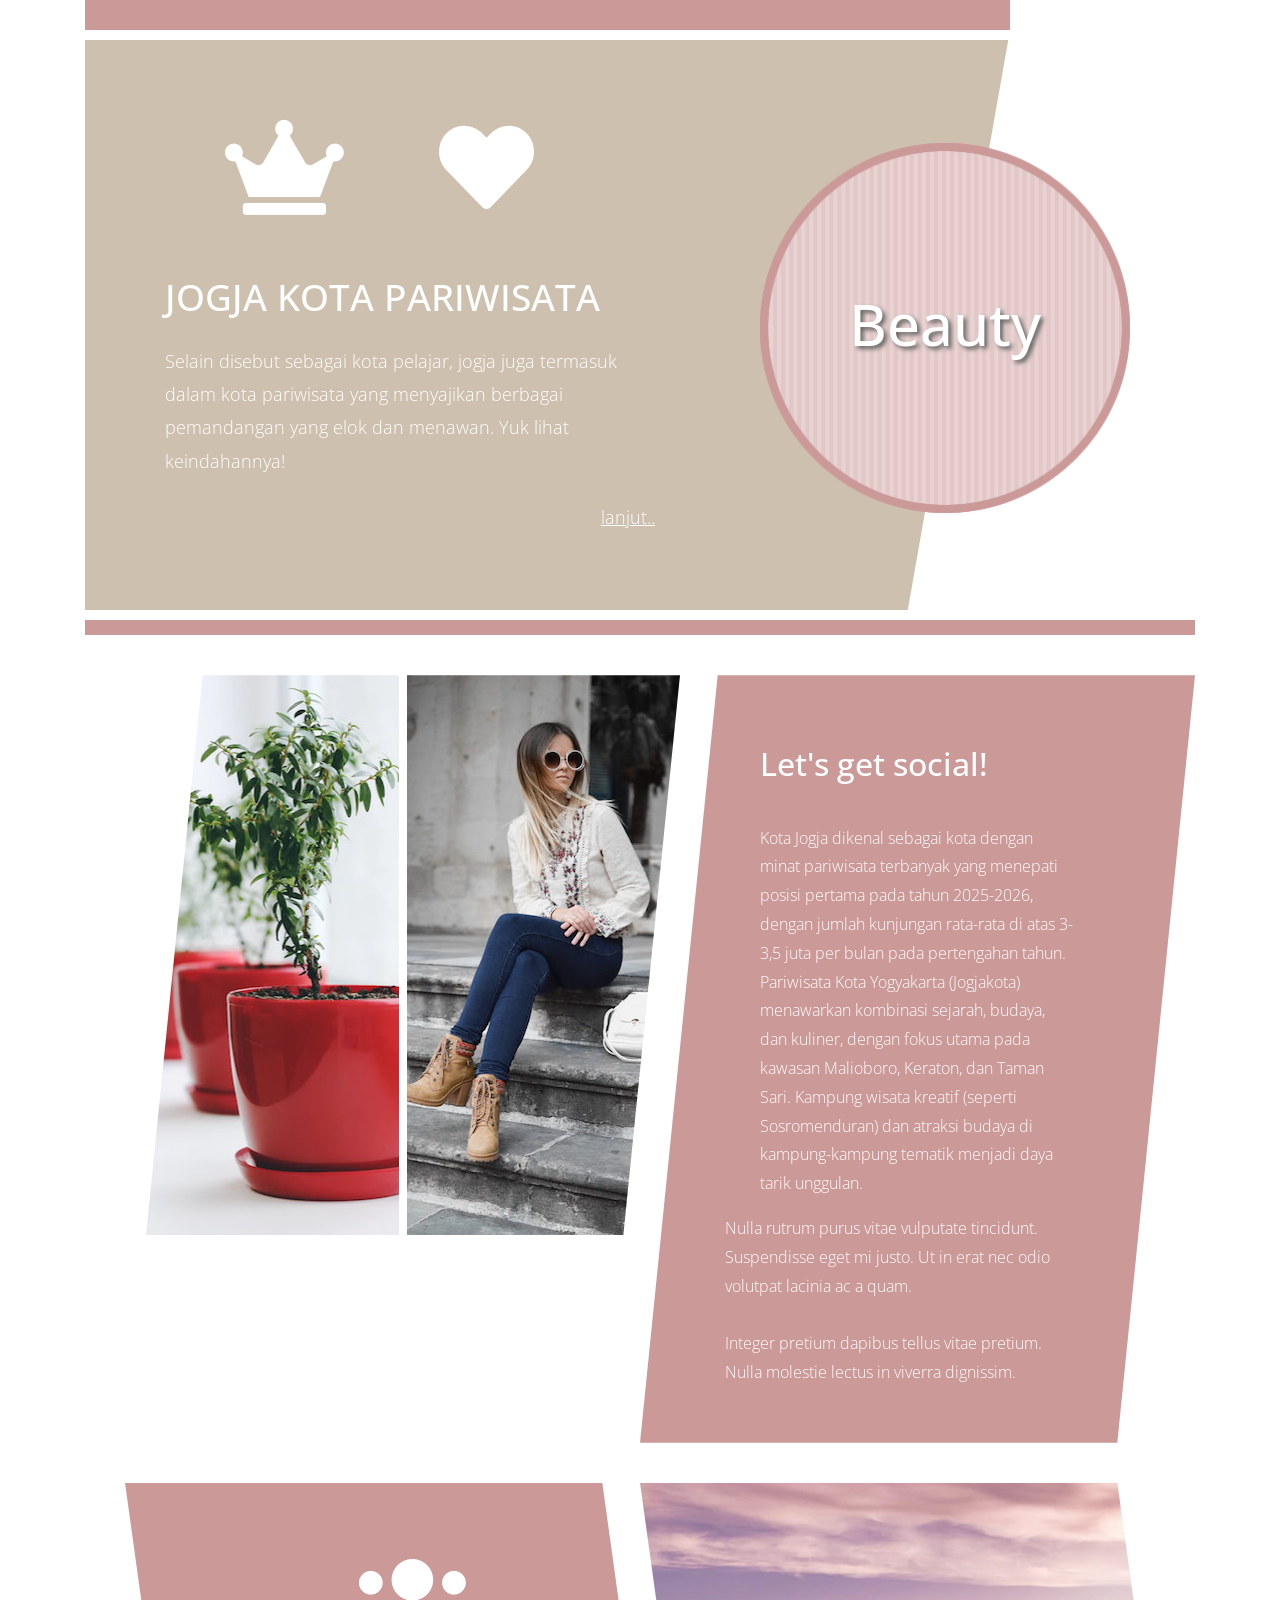
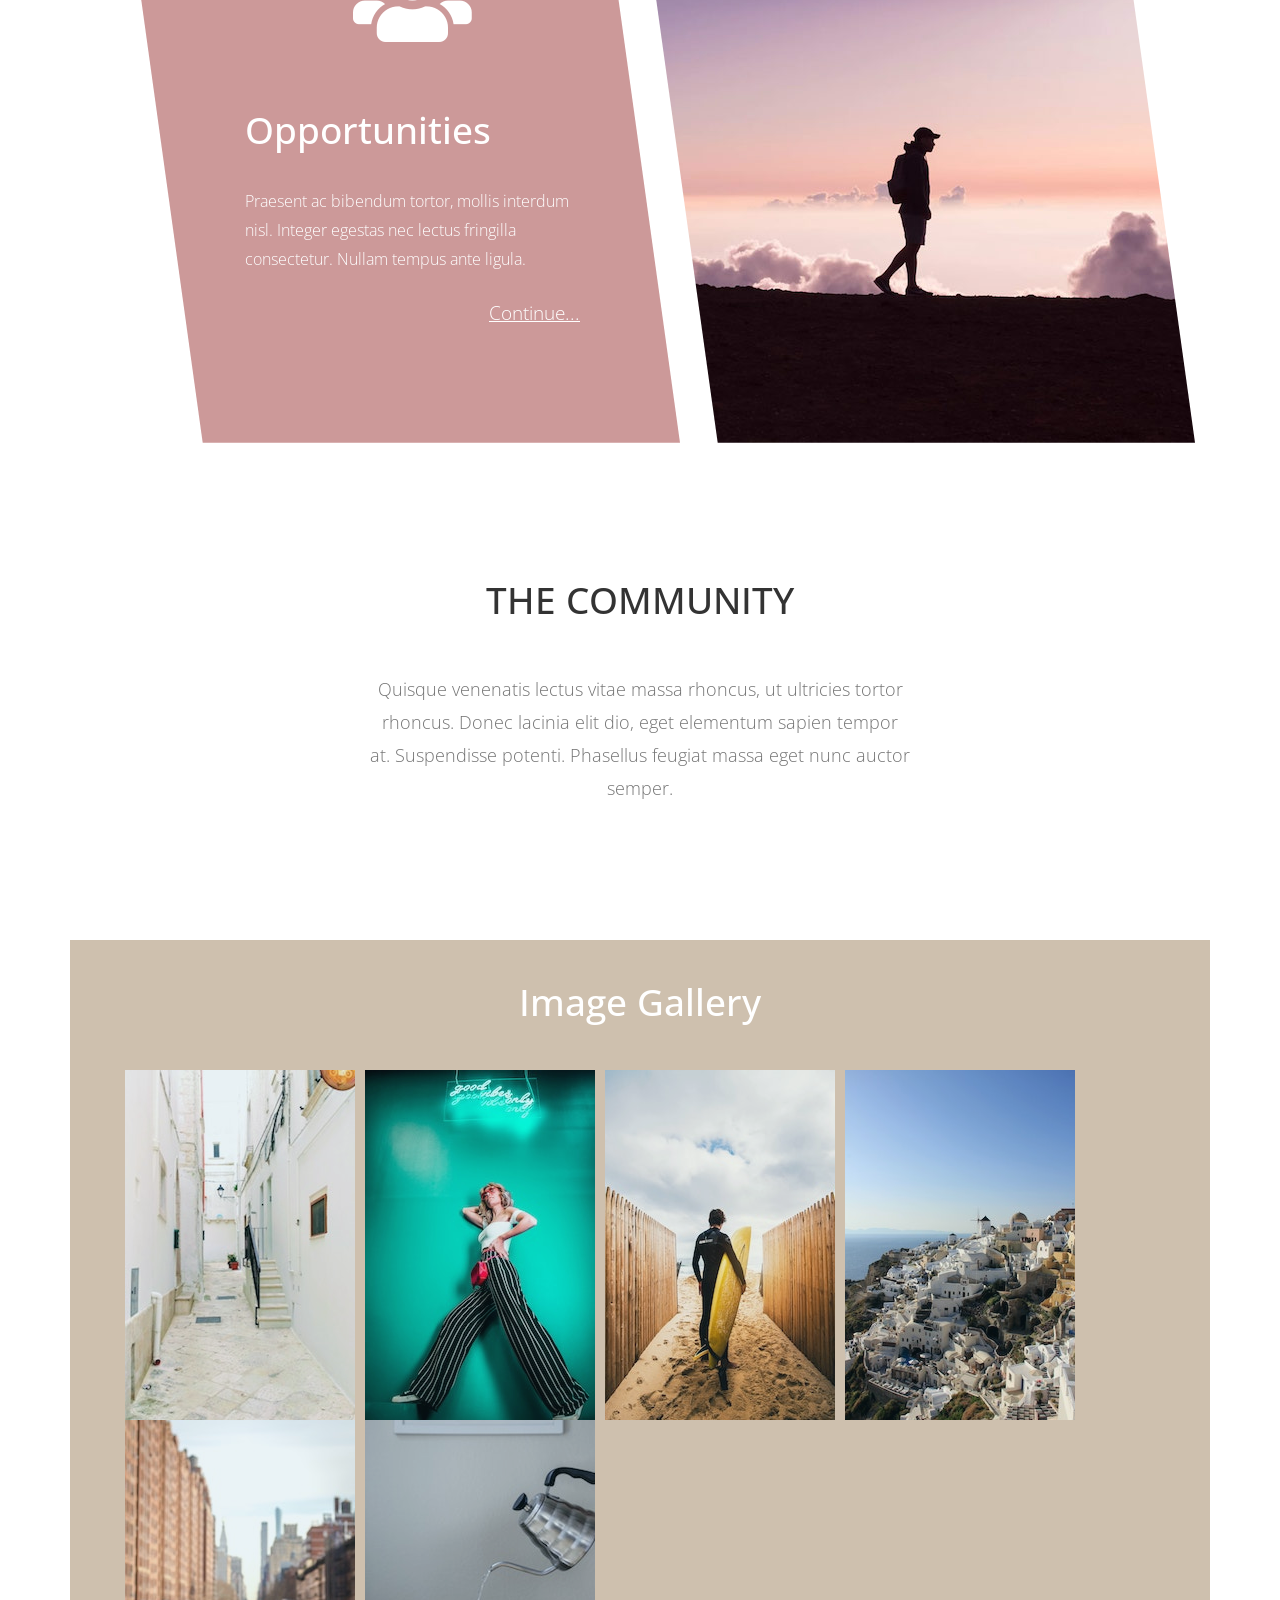
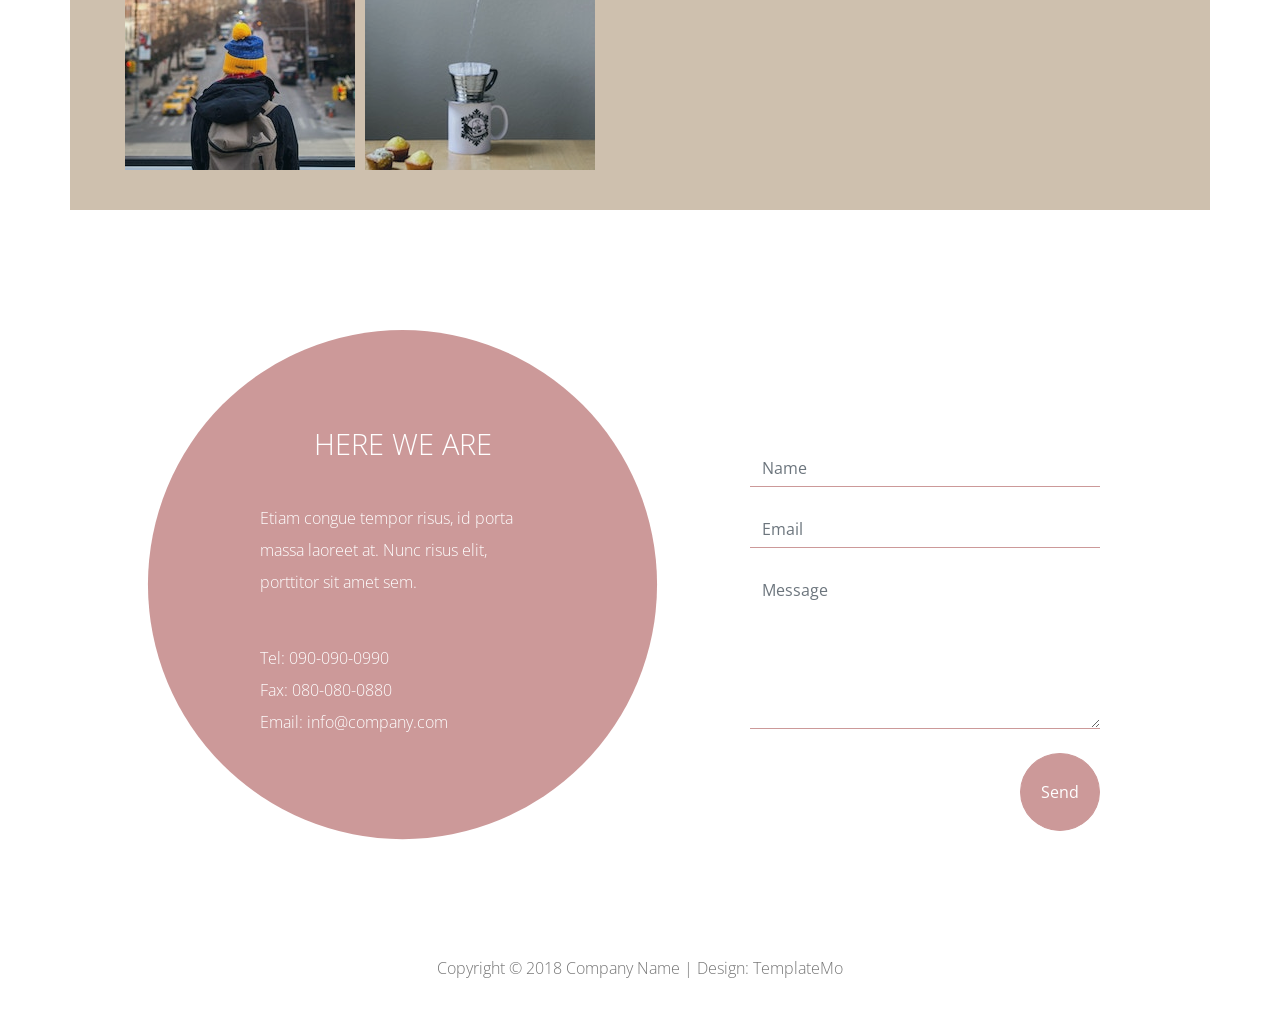
==== index.html @ 629b7da5 "Update index.html" ====
<!DOCTYPE html>
<html lang="en">

<head>
  <meta charset="utf-8">
  <meta name="viewport" content="width=device-width, initial-scale=1">

  <title>Keindahan wisata jogja</title>
<!-- 

Beauty Template

http://www.templatemo.com/tm-519-beauty

-->
  <script>
    // detect IE8 and above, and edge
    if (document.documentMode || /Edge/.test(navigator.userAgent)) {
        alert('Please use Chrome or Firefox for best browsing experience!');
    }
  </script>

  <!-- load CSS -->
  <link rel="stylesheet" href="https://fonts.googleapis.com/css?family=Open+Sans:300,400">  <!-- Google web font "Open Sans" -->
  <link rel="stylesheet" href="css/bootstrap.min.css">                                      <!-- https://getbootstrap.com/ -->
  <link rel="stylesheet" href="css/fontawesome-all.min.css">                                <!-- Font awesome -->
  <link rel="stylesheet" href="slick/slick.css">
  <link rel="stylesheet" href="slick/slick-theme.css">
  <link rel="stylesheet" href="css/templatemo-style.css">                                     <!-- Templatemo style -->

</head>

<body>

  <!-- Loader -->
  <div id="loader-wrapper">
    <div id="loader"></div>
    <div class="loader-section section-left"></div>
    <div class="loader-section section-right"></div>
  </div>

  <div class="container">
    <div class="tm-top-bar"></div>

    <!-- Welcome section -->
    <section class="tm-welcome">

      <div class="tm-welcome-left">
        <!-- Logo -->
        <div class="tm-logo">
          <h1 class="tm-site-name">Beauty</h1>
        </div>
        <div class="tm-welcome-content">
          <!-- fa icons -->
          <div class="tm-welcome-icons-container">
            <i class="fas fa-crown fa-5x tm-welcome-icon"></i>
            <i class="fas fa-heart fa-5x tm-welcome-icon"></i>
          </div>

          <h2 class="tm-mb-25">JOGJA KOTA PARIWISATA</h2>
          <p class="tm-font-big"><a rel="nofollow" target="_parent"> Selain disebut sebagai kota pelajar, jogja juga termasuk dalam kota pariwisata yang menyajikan berbagai pemandangan yang elok dan menawan. Yuk lihat keindahannya!</p>
          <a href="#" class="tm-welcome-link tm-font-big">lanjut..</a>
        </div>
      </div>
      <div class="tm-welcome-right"></div>

    </section>
    <div class="tm-bar-2"></div>

    <section class="row tm-section-mb tm-section-2">
      <div class="col-md-12 tm-section-2-inner">
        <div class="tm-section-2-left">
              <div class="tm-img-container tm-img-container-1"></div>
              <div class="tm-img-container tm-img-container-2"></div>
        </div>
        <div class="tm-section-2-right tm-bg-primary">
          <div class="tm-section-2-text">
            <h2 class="tm-section-2-header tm-mb-45">Let's get social!</h2>
            <p>Kota Jogja dikenal sebagai kota dengan minat pariwisata terbanyak yang menepati posisi pertama pada tahun 2025-2026, dengan jumlah kunjungan rata-rata di atas 3-3,5 juta per bulan pada pertengahan tahun. Pariwisata Kota Yogyakarta (Jogjakota) menawarkan kombinasi sejarah, budaya, dan kuliner, dengan fokus utama pada kawasan Malioboro, Keraton, dan Taman Sari. Kampung wisata kreatif (seperti Sosromenduran) dan atraksi budaya di kampung-kampung tematik menjadi daya tarik unggulan. </p>
            <p class="tm-p-ml">Nulla rutrum purus vitae vulputate tincidunt. Suspendisse eget mi justo. Ut in erat nec odio volutpat lacinia ac a quam. 
            		<br><br>Integer pretium dapibus tellus vitae pretium. Nulla molestie lectus in viverra dignissim.</p>
          </div>
        </div>
      </div>
    </section>

    <section class="row tm-section-3">
      <div class="col-md-12 tm-section-3-inner">
        <div class="tm-section-3-left tm-bg-primary">
          <div class="tm-section-3-text">
            <i class="fas fa-users fa-5x tm-welcome-icon d-block text-center ml-0"></i>
            <h2 class="tm-section-3-header tm-mb-35">Opportunities</h2>
            <p>Praesent ac bibendum tortor, mollis interdum nisl. Integer egestas nec lectus fringilla consectetur. Nullam tempus ante ligula.</p>
            <a href="#" class="d-block tm-welcome-link">Continue...</a>
          </div>
        </div>
        <div class="tm-section-3-right">
          <div class="tm-img-container tm-img-container-3"></div>
        </div>
      </div>
  </section>

  <section class="row tm-section-pt tm-section-pb">
    <div class="col-md-6 mx-auto text-center">
      <h2 class="tm-text-dark tm-mb-50">THE COMMUNITY</h2>
      <p class="tm-text-light-dark tm-font-big">Quisque venenatis lectus vitae massa rhoncus, ut ultricies tortor rhoncus. Donec lacinia elit dio, eget elementum sapien tempor at. Suspendisse potenti. Phasellus feugiat massa eget nunc auctor semper.</p>
    </div>
  </section>

  <section class="row tm-section-pb">
    <div class="col-md-12 tm-bg-accent tm-gallery-pad tm-gallery-container mx-auto">
      <h2 class="text-center tm-mb-45">Image Gallery</h2>
      <div class="grid tm-gallery">
        <figure class="effect-lexi tm-gallery-item">
          <img src="img/img-01.jpg" alt="Image" class="">
          <figcaption>
            <p>Orci varius natoque penatibus et magnis dis parturient montes.</p>
          </figcaption>
        </figure>
        <figure class="effect-lexi tm-gallery-item">
          <img src="img/img-02.jpg" alt="Image" class="">
          <figcaption>
            <p>Vivamus interdum a lectus non auctor. Aliquam placerat.</p>
          </figcaption>
        </figure>
        <figure class="effect-lexi tm-gallery-item">
          <img src="img/img-03.jpg" alt="Image" class="">
          <figcaption>
            <p>Maecenas quis risus sem. Fusce ac dolor in ipsum pretium.</p>
          </figcaption>
        </figure>
        <figure class="effect-lexi tm-gallery-item">
          <img src="img/img-04.jpg" alt="Image" class="">
          <figcaption>
            <p>In scelerisque tincidunt elit nec luctus. Curabitur.</p>
          </figcaption>
        </figure>
        <figure class="effect-lexi tm-gallery-item">
          <img src="img/img-05.jpg" alt="Image" class="">
          <figcaption>
            <p>Nulla molestie lectus in viverra dignissim. Donec aliquam.</p>
          </figcaption>
        </figure>
        <figure class="effect-lexi tm-gallery-item">
          <img src="img/img-06.jpg" alt="Image" class="">
          <figcaption>
            <p>Nullam sagittis leo vitae mi ultricies, sed vestibulum libero.</p>
          </figcaption>
        </figure>
      </div>
    </div>
  </section>

  <section class="row">
    <div class="col-md-7 d-flex tm-contact-left-col">
      <div class="tm-bg-primary tm-contact-left">
        <div class="tm-contact-left-inner">
          <h2 class="text-center tm-mb-40 tm-contact-header">HERE WE ARE</h2>
          <p class="tm-line-height-2 mb-5">Etiam congue tempor risus, id porta massa laoreet at. Nunc risus elit, porttitor sit amet sem.</p>
          <div class="mb-2 tm-font-normal">
            Tel: <a href="tel:0900900990" class="mt-5 tm-contact-link">090-090-0990</a>
          </div>
          <div class="mb-2 tm-font-normal">
            Fax: <a href="tel:0800800880" class="tm-contact-link">080-080-0880</a>
          </div>
          <div class="mb-2 tm-font-normal">
            Email: <a href="mailto:info@company.com" class="tm-contact-link">info@company.com</a>
          </div>
        </div>
      </div>
    </div>
    <div class="col-md-4">
      <form action="#" method="post" class="tm-contact-form">
        <div class="form-group mb-4">
          <input type="text" id="contact_name" name="contact_name" class="form-control" placeholder="Name" required/>
        </div>
        <div class="form-group mb-4">
          <input type="email" id="contact_email" name="contact_email" class="form-control" placeholder="Email" required/>
        </div>
        <div class="form-group mb-4">
          <textarea rows="6" id="contact_message" name="contact_message" class="form-control" placeholder="Message" required></textarea>
        </div>
        <div class="form-group mb-0">
          <button type="submit" class="btn btn-primary tm-btn-round tm-fl-right">Send</button>
        </div>
      </form>
    </div>
  </section>

  <footer class="pt-4 pb-4">
    <p class="text-center tm-text-light-dark">Copyright &copy; 2018 Company Name 
    
    | Design: <a rel="nofollow" href="http://templatemo.com" class="tm-text-light-dark">TemplateMo</a></p>
  </footer>

</div> <!-- container -->

<script src="js/jquery-3.2.1.slim.min.js"></script>
<script src="slick/slick.min.js"></script>
<script>

  $(function(){
    $('.tm-gallery').slick({
      dots: true,
      infinite: true,
      slidesToShow: 4,
      slidesToScroll: 2,
      responsive: [
      {
        breakpoint: 991,
        settings: {
          slidesToShow: 3,
          slidesToScroll: 2
        }
      },
      {
        breakpoint: 767,
        settings: {
          slidesToShow: 2,
          slidesToScroll: 1
        }
      },
      {
        breakpoint: 480,
        settings: {
          slidesToShow: 1,
          slidesToScroll: 1
        }
      }
      // You can unslick at a given breakpoint now by adding:
      // settings: "unslick"
      // instead of a settings object
    ]
    });
  }); 
     <div id="arlertBox" class="arlert" style="display:none;"></div>
       </form>

</script src="js/login.js"></script>
</body>
</html>
---- css/templatemo-style.css ----
/*

Beauty Template

http://www.templatemo.com/tm-519-beauty

---------------------------------------

COLORS
primary: #CC9999;
accent: #CEC0AE;
accent dar: #786247;
text dark: #333333;
text light dark: #747474;

header 1 mb: 25px;
header 2 mb: 45px;
header 3 mb: 35px;
header 4 & 5 mb: 50px;
others mb: 40px;
*/

body {
  font-family: 'Open Sans', Helvetica, Arial, sans-serif;
  font-size: 19px;
  font-weight: 300;
  color: #ffffff;
  overflow-x: hidden;
}

.tm-mb-25 { margin-bottom: 25px; }
.tm-mb-35 { margin-bottom: 35px; }
.tm-mb-40 { margin-bottom: 40px; }
.tm-mb-45 { margin-bottom: 45px; }
.tm-mb-50 { margin-bottom: 50px; }
.tm-gallery-pad { padding: 40px 50px; }
.tm-gallery-item { margin: 0 5px; }

/*
.tm-gallery-container { max-width: 960px; }
*/

h1 { font-size: 3.6rem; }
.tm-site-name { text-shadow: 3px 3px 4px #666; }
a { transition: all 0.3s ease; }
.tm-line-height-2 { line-height: 2; }
.tm-text-dark { color: #333333; }
.tm-text-light-dark { color: #747474; }
a.tm-text-light-dark:hover { color: #747474; }

.tm-top-bar {
  background-color: #CC9999;
  max-width: 925px;
  width: 100%;
  height: 30px;
  margin-bottom: 10px;
}

.tm-bar-2 {
  background-color: #CC9999;
  width: 100%;
  height: 15px;
  margin-top: 10px;
  margin-bottom: 40px;
}

.tm-logo {
    width: 370px;
    height: 370px;
    background: url(../img/logo-bg.png) center no-repeat;
    background-size: cover;
    position: absolute;
    right: -13%;
    top: 18%;
    display: flex;
    align-items: center;
    justify-content: center;
    z-index: 100;
}

.tm-welcome { display: flex; }

.tm-welcome-left {
  background-color: #CEC0AE;
  padding: 80px;
  max-width: 925px;
  width: 84%;
  position: relative;
}

.tm-welcome-right {
  max-width: 205px;
  width: 16%;
  -webkit-transform: skew(-10deg);
  transform: skew(-10deg);
  background: #ffffff;
  margin-left: -52px;
}

.tm-welcome-content { max-width: 490px; }
.tm-font-big { font-size: 1.15rem; }

.tm-font-big a { color: #FF3; }

.tm-font-normal { font-size: 1rem; }

.tm-welcome-icon {
  padding: 0 30px 60px;
  margin-left: 30px;
}

h2 { font-size: 2.3rem; }

p {
  line-height: 1.8;
  font-size: 1rem;
}

.tm-welcome-link {
  text-decoration: underline;
  float: right;
  color: white;
  margin-top: 10px;
}

.tm-welcome-link:hover,
.tm-welcome-link:focus {
  text-decoration: none;
  color: white;
}

.tm-section-mb { margin-bottom: 40px; }
.tm-section-pb { padding-bottom: 120px; }
.tm-section-pt { padding-top: 135px; }

.tm-section-2-header {
  font-size: 2rem;
  margin-bottom: 40px;
}

.tm-section-2-inner,
.tm-section-3-inner {
  display: flex;
  justify-content: flex-end;
}

.tm-section-3 { min-height: 560px; }

.tm-section-2-left {
  display: flex;
  width: 50%;
  min-height: 560px;
  -webkit-clip-path: polygon(14% 0%, 100% 0%, 86% 100%, 0% 100%);
  clip-path: polygon(14% 0%, 100% 0%, 86% 100%, 0% 100%);
}


.tm-section-2-right {
  padding: 70px 120px 40px;
  width: 50%;
  margin-left: -40px;
  -webkit-clip-path: polygon(14% 0%, 100% 0%, 86% 100%, 0% 100%);
  clip-path: polygon(14% 0%, 100% 0%, 86% 100%, 0% 100%);
}

.tm-img-container {
  width: 100%;
  height: 100%;
  background-repeat: no-repeat;
}

.tm-img-container-1 {
  background-image: url(../img/green-tree-red-cup.jpg);
  background-position: top center;
}

.tm-img-container-2 {
  background-image: url(../img/girl-01.jpg);
  background-position: top center;
  margin-left: 8px;
}

.tm-img-container-3 {
  background-image: url(../img/backpack-guy.jpg);
  background-position: top right;
}

.tm-img { width: 49%; }
.tm-bg-primary { background-color: #CC9999; }
.tm-bg-accent { background-color: #CEC0AE; }

.tm-section-3-left {
  padding: 70px 100px 80px 120px;
  width: 50%;
  -webkit-clip-path: polygon(0 0, 86% 0, 100% 100%, 14% 100%);
  clip-path: polygon(0 0, 86% 0, 100% 100%, 14% 100%);
  min-height: 560px;
}

.tm-section-3-right {
  width: 50%;
  height: 100%;
  -webkit-clip-path: polygon(0 0, 86% 0, 100% 100%, 14% 100%);
  clip-path: polygon(0 0, 86% 0, 100% 100%, 14% 100%); /*https://bennettfeely.com/clippy/*/
  margin-left: -40px;
}

.tm-p-ml { margin-left: -35px; }

.slick-dotted.slick-slider {
    margin-bottom: 15px;
    padding-bottom: 25px;
}

.slick-dots li button:before {
  font-size: 75px;
  font-weight: 700;
  content:'-';
  opacity: 1;
  color: #AB9376;
  transition: all 0.3s ease;
}

.slick-dots li.slick-active button:before,
.slick-dots li:hover button:before {
  opacity: 1;
  color: #786249;
}

.slick-dots li button { width: 30px; }
.slick-dots li { margin: 0 10px; }
.tm-contact-left-col { min-height: 600px; }

.tm-contact-left {
  -webkit-clip-path: circle(50% at 50% 50%);
  clip-path: circle(47% at 50% 50%);
  display: flex;
  align-items: center;
  justify-content: center;
  width: 90%;
  height: 85%;
  margin-left: auto;
  margin-right: auto;
}

.tm-contact-left-inner { width: 50%; }

.tm-contact-form {
  padding-top: 120px;
  padding-bottom: 120px;
}

.tm-contact-header {
  font-size: 1.8rem;
  font-weight: 300;
}

.tm-contact-link {
  font-size: 1rem;
  color: white;
  margin-bottom: 10px;
}

.tm-contact-link:hover,
.tm-contact-link:focus {
  color: white;
}

.form-control {
  border: none;
  border-bottom: 1px solid #CC9999;
  border-radius: 0;
}

.form-control:focus {
  border-bottom: 2px solid #ad0c10;
  box-shadow: none;
}

.btn-primary {
  background-color: #CC9999;
  border-color: #CC9999;
}

.btn-primary:hover {
  background-color: #ac4747;
  border-color: #ac4747;
}

.tm-btn-round {
    padding: 26px 20px;
    border-radius: 50%;
}

.tm-fl-right { float: right; }

/* Image hover effect */
.grid figure {
    position: relative;
    float: left;
    overflow: hidden;
    height: auto;
    background: #3085a3;
    text-align: center;
    cursor: pointer;
}

.grid figure img {
    position: relative;
    display: block;
    min-height: 100%;
    max-width: 100%;
    opacity: 0.8;
}

.grid figure figcaption {
    padding: 2em;
    color: #fff;
    text-transform: uppercase;
    font-size: 1.25em;
    -webkit-backface-visibility: hidden;
    backface-visibility: hidden;
}

.grid figure figcaption, .grid figure figcaption > a {
    position: absolute;
    top: 0;
    left: 0;
    width: 100%;
    height: 100%;
}
.grid figure figcaption::before, .grid figure figcaption::after {
    pointer-events: none;
}
figure.effect-lexi:hover {
    background: #0a0a0a;
}

figure.effect-lexi:hover figcaption::before {
  background: rgba(0,0,0,0.25);
}

figure.effect-lexi p {
    position: absolute;
    right: 0;
    bottom: 0;
    padding: 0 1.5em .3em 0;
    width: 160px;
    text-align: right;
    opacity: 0;
    -webkit-transform: translate3d(20px,20px,0);
    transform: translate3d(20px,20px,0);
}

figure.effect-lexi img {
    margin: -10px 0 0 -10px;
    max-width: none;
    width: -webkit-calc(100% + 10px);
    width: calc(100% + 10px);
    opacity: 0.9;
    -webkit-transition: opacity 0.35s, -webkit-transform 0.35s;
    transition: opacity 0.35s, transform 0.35s;
    -webkit-transform: translate3d(10px,10px,0);
    transform: translate3d(10px,10px,0);
    -webkit-backface-visibility: hidden;
    backface-visibility: hidden;
}

figure.effect-lexi:hover h2, figure.effect-lexi:hover p {
    opacity: 1;
    -webkit-transform: translate3d(0,0,0);
    transform: translate3d(0,0,0);
}

figure.effect-lexi:hover img {
    opacity: 0.6;
    -webkit-transform: translate3d(0,0,0);
    transform: translate3d(0,0,0);
}

figure.effect-lexi:hover figcaption::before {
    opacity: 1;
    -webkit-transform: scale3d(1,1,1);
    transform: scale3d(1,1,1);
}

figure.effect-lexi figcaption::before {
    position: absolute;
    right: -100px;
    bottom: -100px;
    width: 300px;
    height: 300px;
    border: 2px solid #fff;
    border-radius: 50%;
    box-shadow: 0 0 0 900px rgba(255,255,255,0.2);
    content: '';
    opacity: 0;
    -webkit-transform: scale3d(0.5,0.5,1);
    transform: scale3d(0.5,0.5,1);
    -webkit-transform-origin: 50% 50%;
    transform-origin: 50% 50%;
}

figure.effect-lexi figcaption::before, figure.effect-lexi p {
    -webkit-transition: opacity 0.35s, -webkit-transform 0.35s;
    transition: opacity 0.35s, transform 0.35s;
}

@media (min-width: 1430px) {
  .tm-contact-left { width: 80%; }

  .container {
    max-width: 1430px;
    padding-left: 120px;
    padding-right: 120px;
  }
}

@media (max-width: 1310px) {
  .tm-bar-2 { max-width: 100%; }
}

@media (max-width: 1199px) {
  .tm-logo {
    width: 300px;
    height: 300px;
    top: 25%;
  }

  .tm-welcome-content { max-width: 450px; }

  .tm-top-bar,
  .tm-welcome-left {
    max-width: 782px;
  }

  .tm-welcome-right { margin-left: -55px; }
  .tm-section-3-left { padding-bottom: 63px; }

  .tm-section-3-right {
    -webkit-clip-path: polygon(0 0, 82% 0, 100% 100%, 15% 100%);
    clip-path: polygon(0 0, 82% 0, 100% 100%, 15% 100%);
  }
}

@media (max-width: 991px) {
  .tm-welcome { flex-direction: column-reverse; }
  .tm-logo {
    top: -250px;
    left: 0;
    right: 0;
    margin-left: auto;
    margin-right: auto;
  }
  .tm-welcome-left {
    max-width: 100%;
    width: 100%;
    padding-top: 100px;
  }
  .tm-welcome-content {
    max-width: 100%;
  }
  .tm-welcome-icons-container {
    display: flex;
    justify-content: center;
  }
  .tm-welcome-right {
    max-width: 100%;
    width: 100%;
    height: 250px;
    transform: skewY(-5deg);
    margin-bottom: -30px;
    margin-top: 80px;
    margin-left: 0;
  }

  .tm-section-2-inner {
    flex-direction: column;
    margin-left: 0;
  }

  .tm-section-2-left { margin-left: 0; }

  .tm-section-2-right {
    width: 100%;
    margin-top: 40px;
    margin-left: 0;
  }

  .tm-section-2-left {
    width: 100%;
    height: 560px;
  }

  .tm-section-3-inner { flex-direction: column-reverse; }

  .tm-section-3-left {
    width: 100%;
    margin-left: auto;
    margin-right: auto;
  }

  .tm-section-3-right {
    width: 100%;
    height: 560px;
    margin-bottom: 40px;
    margin-left: 0;
  }

  .tm-welcome-icon { padding: 0 30px 60px 0; }

  .tm-contact-left {
    clip-path: none;
    border-radius: 200px;
    width: 100%;
    height: 90%;
  }

  figure.effect-lexi figcaption::before {
    right: -110px;
    bottom: -80px;
  }
}

@media (max-width: 767px) {
  .tm-section-3-left { width: 100%; }
  .tm-contact-form { padding-top: 30px; }
}

@media (max-width: 480px) {
  .tm-welcome-icon {
    padding: 0 15px 40px;
    margin-left: 20px;
    font-size: 4em;
  }

  .tm-welcome-left { padding: 100px 40px 80px; }

  .tm-section-2-right {
    padding-left: 80px;
    padding-right: 80px;
  }

  .tm-section-3-left { padding: 70px 80px 80px 80px; }
  .tm-gallery-container { max-width: 350px; }
  .tm-contact-left-inner { width: 70%;}
}

@media (max-width: 420px) {
  .tm-section-3-left { padding: 70px 50px 80px 50px; }
}
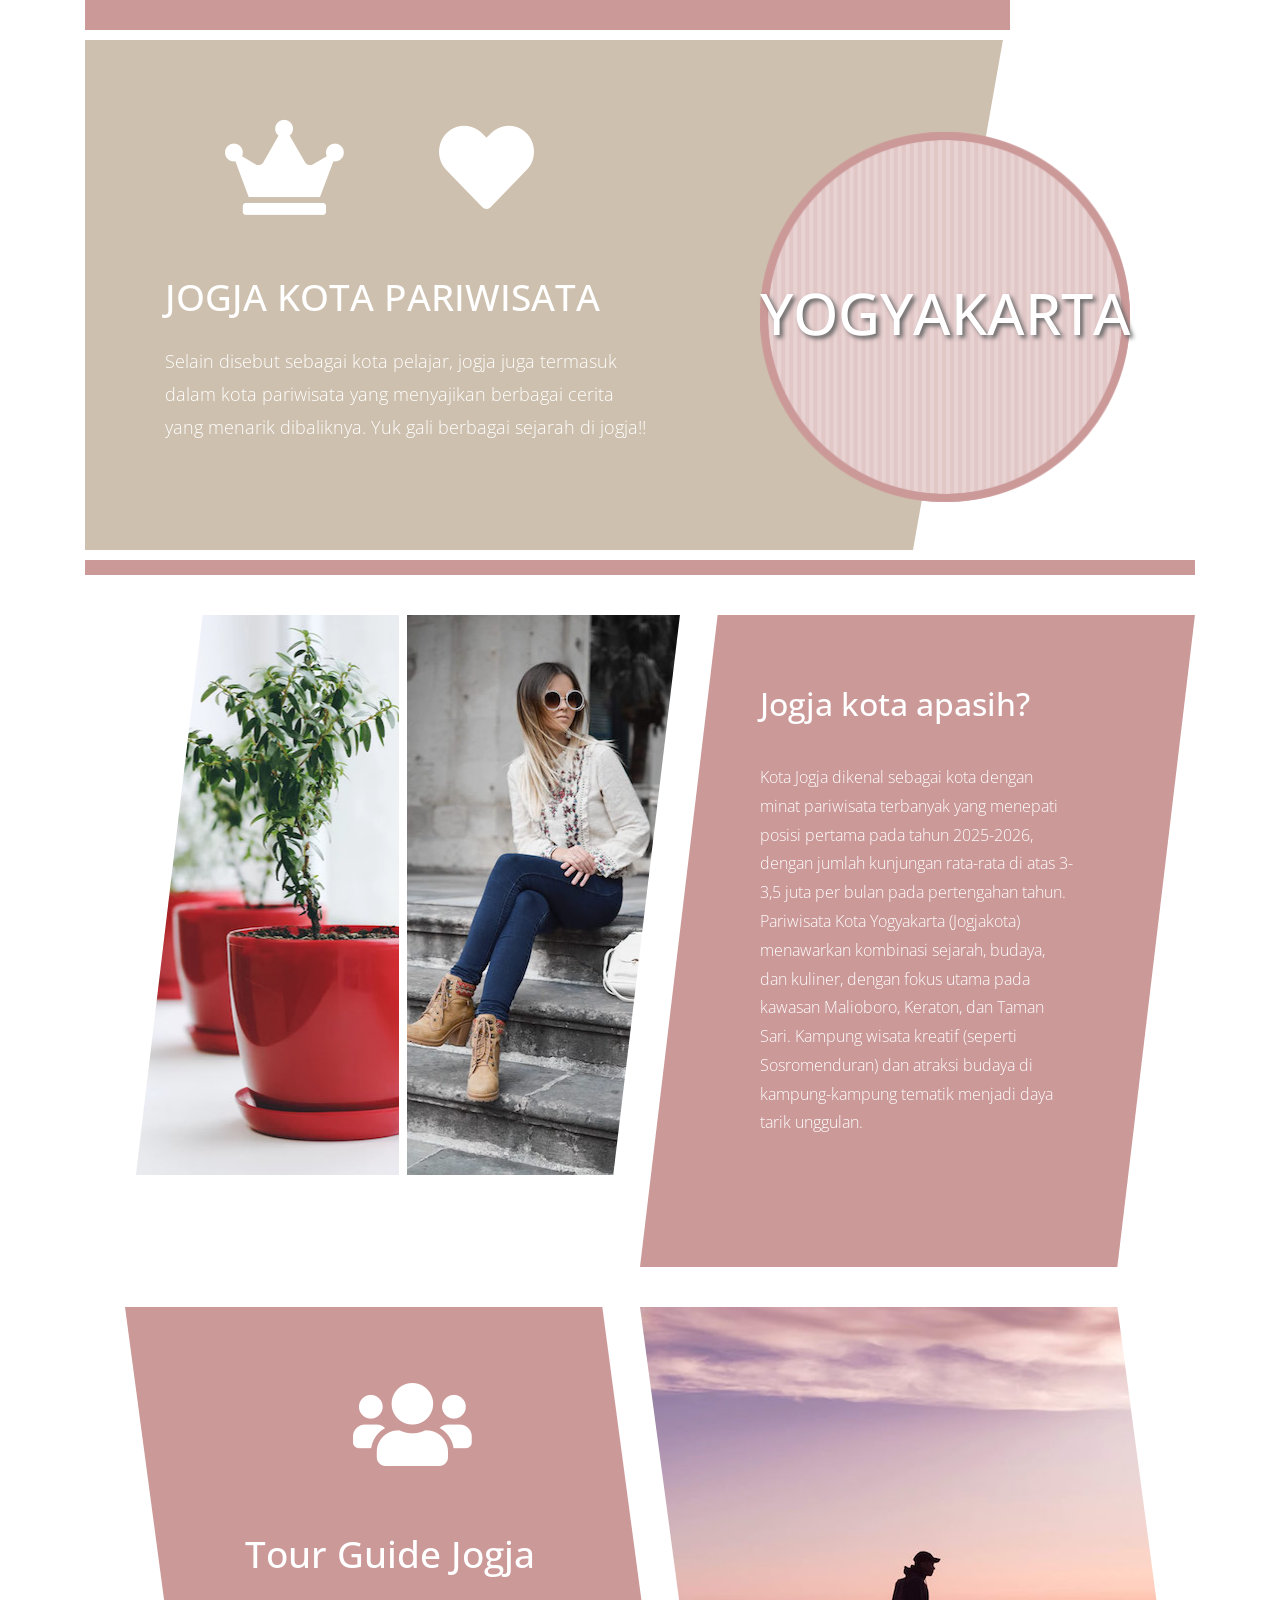
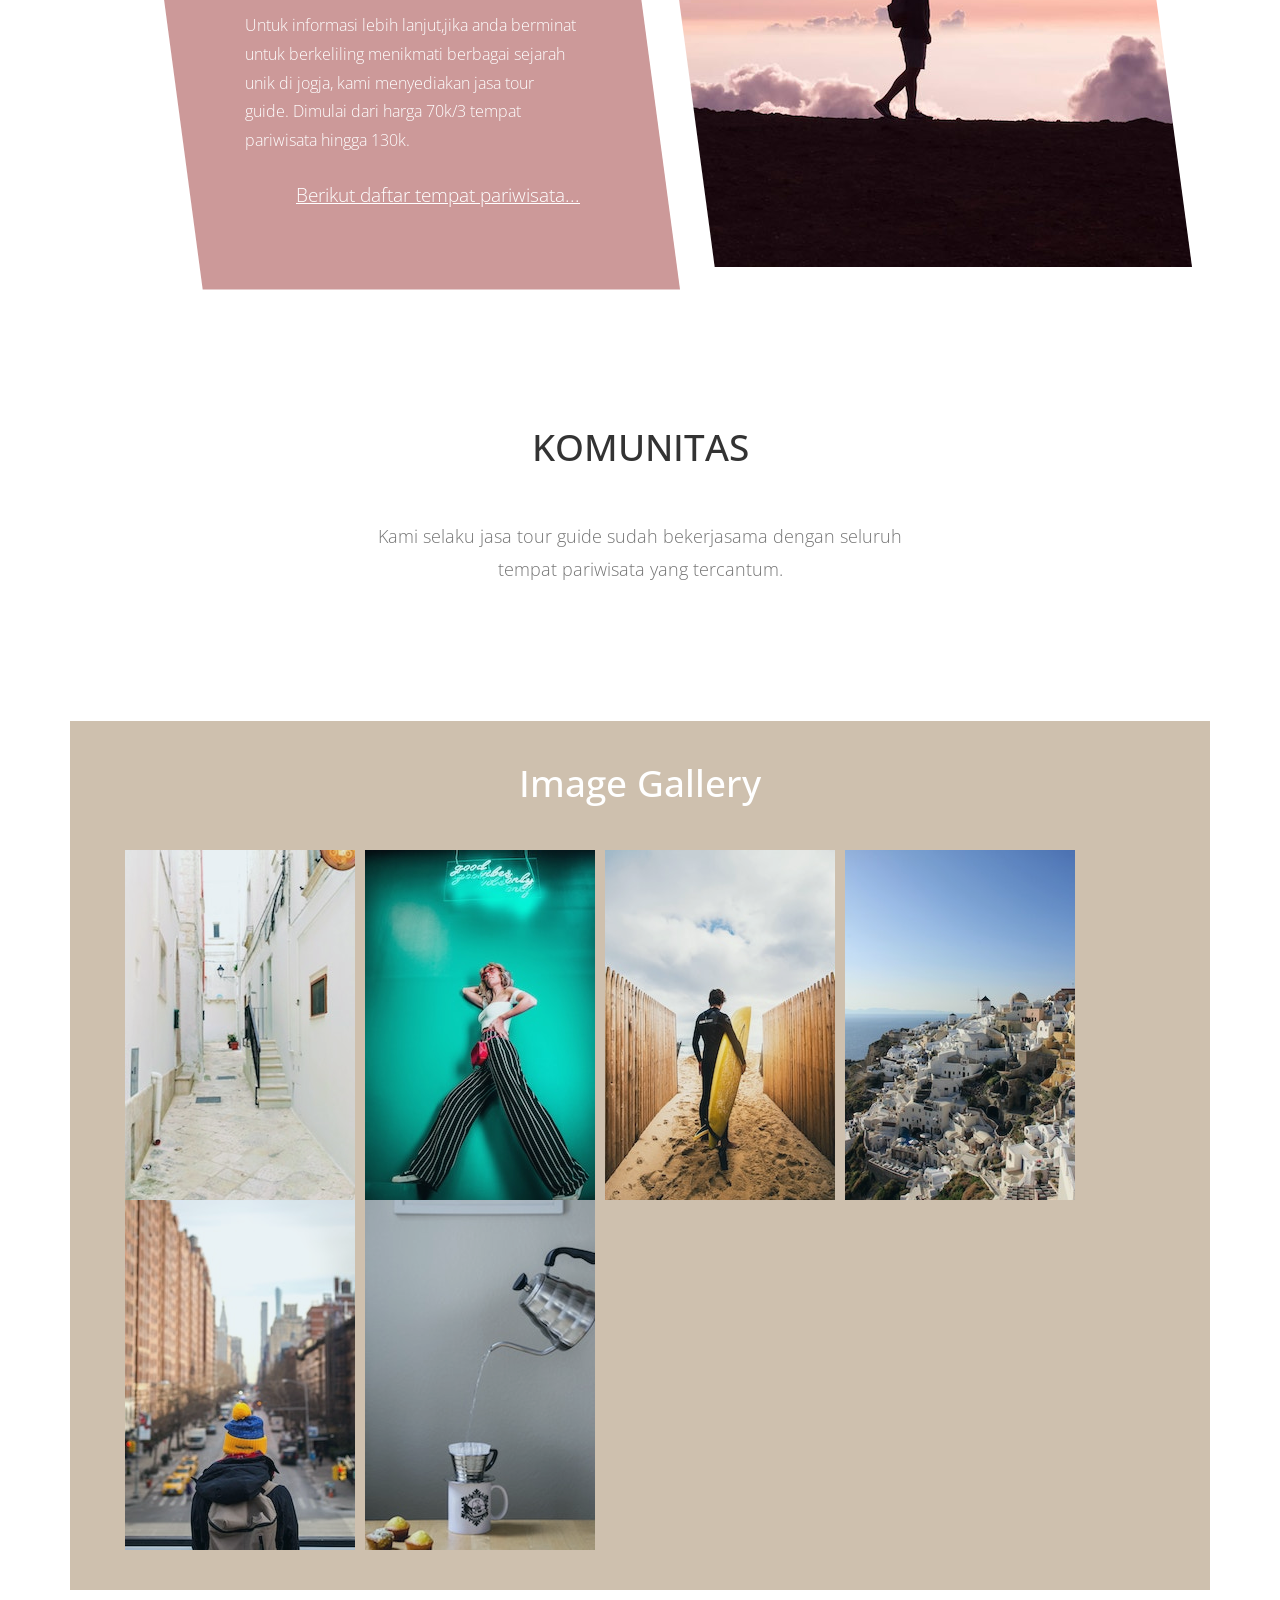
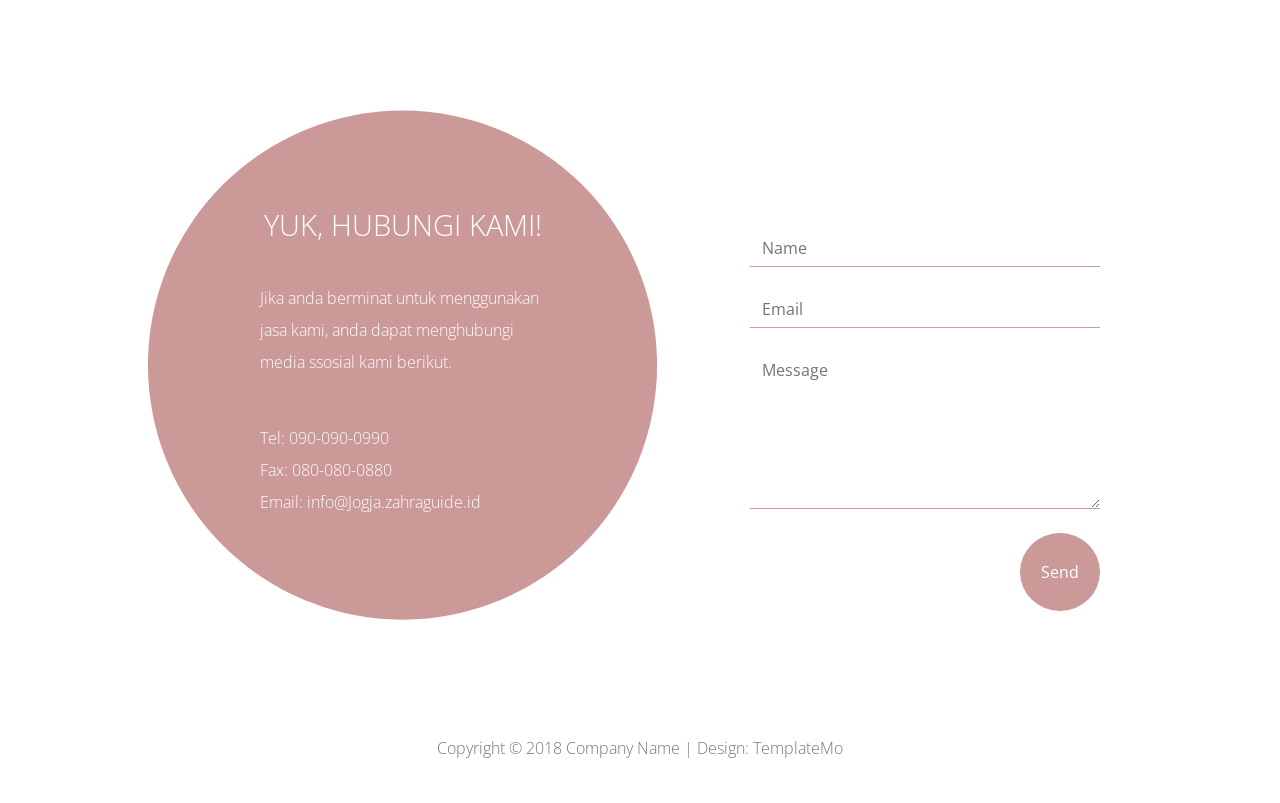
==== commit a90a6fdf: "Update index.html" ====
--- a/index.html
+++ b/index.html
@@ -5,7 +5,7 @@
   <meta charset="utf-8">
   <meta name="viewport" content="width=device-width, initial-scale=1">
 
-  <title>Keindahan wisata jogja</title>
+  <title>Keunikan wisata  bersejarah di jogja</title>
 <!-- 
 
 Beauty Template
@@ -48,7 +48,7 @@
       <div class="tm-welcome-left">
         <!-- Logo -->
         <div class="tm-logo">
-          <h1 class="tm-site-name">Beauty</h1>
+          <h1 class="tm-site-name">YOGYAKARTA</h1>
         </div>
         <div class="tm-welcome-content">
           <!-- fa icons -->
@@ -58,8 +58,8 @@
           </div>
 
           <h2 class="tm-mb-25">JOGJA KOTA PARIWISATA</h2>
-          <p class="tm-font-big"><a rel="nofollow" target="_parent"> Selain disebut sebagai kota pelajar, jogja juga termasuk dalam kota pariwisata yang menyajikan berbagai pemandangan yang elok dan menawan. Yuk lihat keindahannya!</p>
-          <a href="#" class="tm-welcome-link tm-font-big">lanjut..</a>
+          <p class="tm-font-big"><a rel="nofollow" target="_parent"> Selain disebut sebagai kota pelajar, jogja juga termasuk dalam kota pariwisata yang menyajikan berbagai cerita yang menarik dibaliknya. Yuk gali berbagai sejarah di jogja!!</p>
+          <a href="#" class="tm-welcome-link tm-font-big"></a>
         </div>
       </div>
       <div class="tm-welcome-right"></div>
@@ -75,10 +75,10 @@
         </div>
         <div class="tm-section-2-right tm-bg-primary">
           <div class="tm-section-2-text">
-            <h2 class="tm-section-2-header tm-mb-45">Let's get social!</h2>
+            <h2 class="tm-section-2-header tm-mb-45">Jogja kota apasih?</h2>
             <p>Kota Jogja dikenal sebagai kota dengan minat pariwisata terbanyak yang menepati posisi pertama pada tahun 2025-2026, dengan jumlah kunjungan rata-rata di atas 3-3,5 juta per bulan pada pertengahan tahun. Pariwisata Kota Yogyakarta (Jogjakota) menawarkan kombinasi sejarah, budaya, dan kuliner, dengan fokus utama pada kawasan Malioboro, Keraton, dan Taman Sari. Kampung wisata kreatif (seperti Sosromenduran) dan atraksi budaya di kampung-kampung tematik menjadi daya tarik unggulan. </p>
-            <p class="tm-p-ml">Nulla rutrum purus vitae vulputate tincidunt. Suspendisse eget mi justo. Ut in erat nec odio volutpat lacinia ac a quam. 
-            		<br><br>Integer pretium dapibus tellus vitae pretium. Nulla molestie lectus in viverra dignissim.</p>
+            <p class="tm-p-ml">
+            		<br><br>
           </div>
         </div>
       </div>
@@ -89,9 +89,9 @@
         <div class="tm-section-3-left tm-bg-primary">
           <div class="tm-section-3-text">
             <i class="fas fa-users fa-5x tm-welcome-icon d-block text-center ml-0"></i>
-            <h2 class="tm-section-3-header tm-mb-35">Opportunities</h2>
-            <p>Praesent ac bibendum tortor, mollis interdum nisl. Integer egestas nec lectus fringilla consectetur. Nullam tempus ante ligula.</p>
-            <a href="#" class="d-block tm-welcome-link">Continue...</a>
+            <h2 class="tm-section-3-header tm-mb-35">Tour Guide Jogja</h2>
+            <p>Untuk informasi lebih lanjut,jika anda berminat untuk berkeliling menikmati berbagai sejarah unik di jogja, kami menyediakan jasa tour guide. Dimulai dari harga 70k/3 tempat pariwisata hingga 130k.</p>
+            <a href="#" class="d-block tm-welcome-link">Berikut daftar tempat pariwisata...</a>
           </div>
         </div>
         <div class="tm-section-3-right">
@@ -102,8 +102,8 @@
 
   <section class="row tm-section-pt tm-section-pb">
     <div class="col-md-6 mx-auto text-center">
-      <h2 class="tm-text-dark tm-mb-50">THE COMMUNITY</h2>
-      <p class="tm-text-light-dark tm-font-big">Quisque venenatis lectus vitae massa rhoncus, ut ultricies tortor rhoncus. Donec lacinia elit dio, eget elementum sapien tempor at. Suspendisse potenti. Phasellus feugiat massa eget nunc auctor semper.</p>
+      <h2 class="tm-text-dark tm-mb-50">  KOMUNITAS</h2>
+      <p class="tm-text-light-dark tm-font-big">Kami selaku jasa tour guide sudah bekerjasama dengan seluruh tempat pariwisata yang tercantum.</p>
     </div>
   </section>
 
@@ -114,37 +114,37 @@
         <figure class="effect-lexi tm-gallery-item">
           <img src="img/img-01.jpg" alt="Image" class="">
           <figcaption>
-            <p>Orci varius natoque penatibus et magnis dis parturient montes.</p>
+            <p>Taman Sari.</p>
           </figcaption>
         </figure>
         <figure class="effect-lexi tm-gallery-item">
           <img src="img/img-02.jpg" alt="Image" class="">
           <figcaption>
-            <p>Vivamus interdum a lectus non auctor. Aliquam placerat.</p>
+            <p>Museum Benteng Vredeburg.</p>
           </figcaption>
         </figure>
         <figure class="effect-lexi tm-gallery-item">
           <img src="img/img-03.jpg" alt="Image" class="">
           <figcaption>
-            <p>Maecenas quis risus sem. Fusce ac dolor in ipsum pretium.</p>
+            <p>Monjali (Monumen Jogja Kembali).</p>
           </figcaption>
         </figure>
         <figure class="effect-lexi tm-gallery-item">
           <img src="img/img-04.jpg" alt="Image" class="">
           <figcaption>
-            <p>In scelerisque tincidunt elit nec luctus. Curabitur.</p>
+            <p>Museum Dirgantara.</p>
           </figcaption>
         </figure>
         <figure class="effect-lexi tm-gallery-item">
           <img src="img/img-05.jpg" alt="Image" class="">
           <figcaption>
-            <p>Nulla molestie lectus in viverra dignissim. Donec aliquam.</p>
+            <p>Museum Sonobudoyo.</p>
           </figcaption>
         </figure>
         <figure class="effect-lexi tm-gallery-item">
           <img src="img/img-06.jpg" alt="Image" class="">
           <figcaption>
-            <p>Nullam sagittis leo vitae mi ultricies, sed vestibulum libero.</p>
+            <p>Museum Keraton Yogyakarta.</p>
           </figcaption>
         </figure>
       </div>
@@ -155,8 +155,8 @@
     <div class="col-md-7 d-flex tm-contact-left-col">
       <div class="tm-bg-primary tm-contact-left">
         <div class="tm-contact-left-inner">
-          <h2 class="text-center tm-mb-40 tm-contact-header">HERE WE ARE</h2>
-          <p class="tm-line-height-2 mb-5">Etiam congue tempor risus, id porta massa laoreet at. Nunc risus elit, porttitor sit amet sem.</p>
+          <h2 class="text-center tm-mb-40 tm-contact-header">YUK, HUBUNGI KAMI!</h2>
+          <p class="tm-line-height-2 mb-5">Jika anda berminat untuk menggunakan jasa kami, anda dapat menghubungi media ssosial kami berikut.</p>
           <div class="mb-2 tm-font-normal">
             Tel: <a href="tel:0900900990" class="mt-5 tm-contact-link">090-090-0990</a>
           </div>
@@ -164,7 +164,7 @@
             Fax: <a href="tel:0800800880" class="tm-contact-link">080-080-0880</a>
           </div>
           <div class="mb-2 tm-font-normal">
-            Email: <a href="mailto:info@company.com" class="tm-contact-link">info@company.com</a>
+            Email: <a href="mailto:info@company.com" class="tm-contact-link">info@Jogja.zahraguide.id</a>
           </div>
         </div>
       </div>
--- a/css/templatemo-style.css
+++ b/css/templatemo-style.css
@@ -548,4 +548,21 @@
 
 @media (max-width: 420px) {
   .tm-section-3-left { padding: 70px 50px 80px 50px; }
-}+}
+
+        #message {
+            background: #ff4e4e;
+            color: white;
+            text-align: center;
+            margin-top: 20px;
+        }
+        #alertBox {
+            position: fixed;
+            top: 20px;
+            left: 50%;
+            transform: translateX(-50%);
+            z-index: 999;
+            /* Tambahkan padding agar teks tidak mepet */
+            padding: 10px 20px; 
+            border-radius: 5px;
+        }
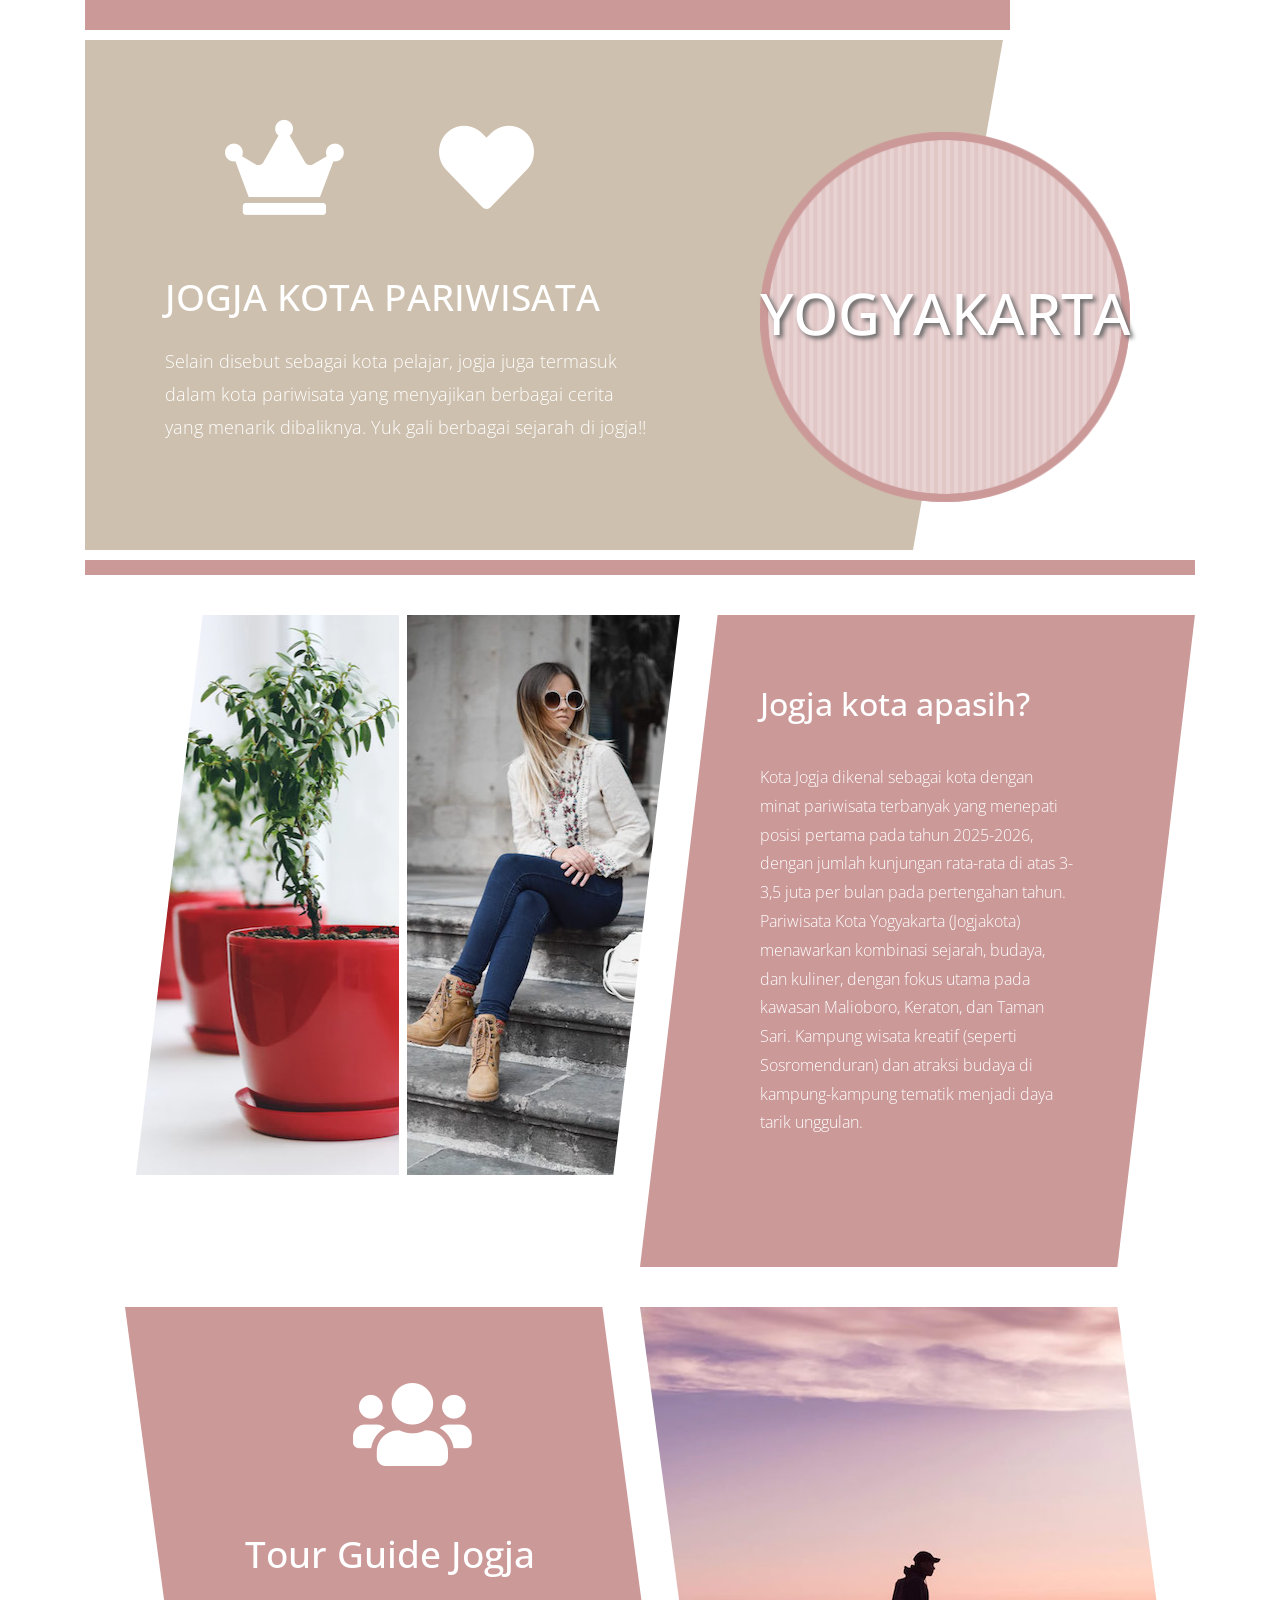
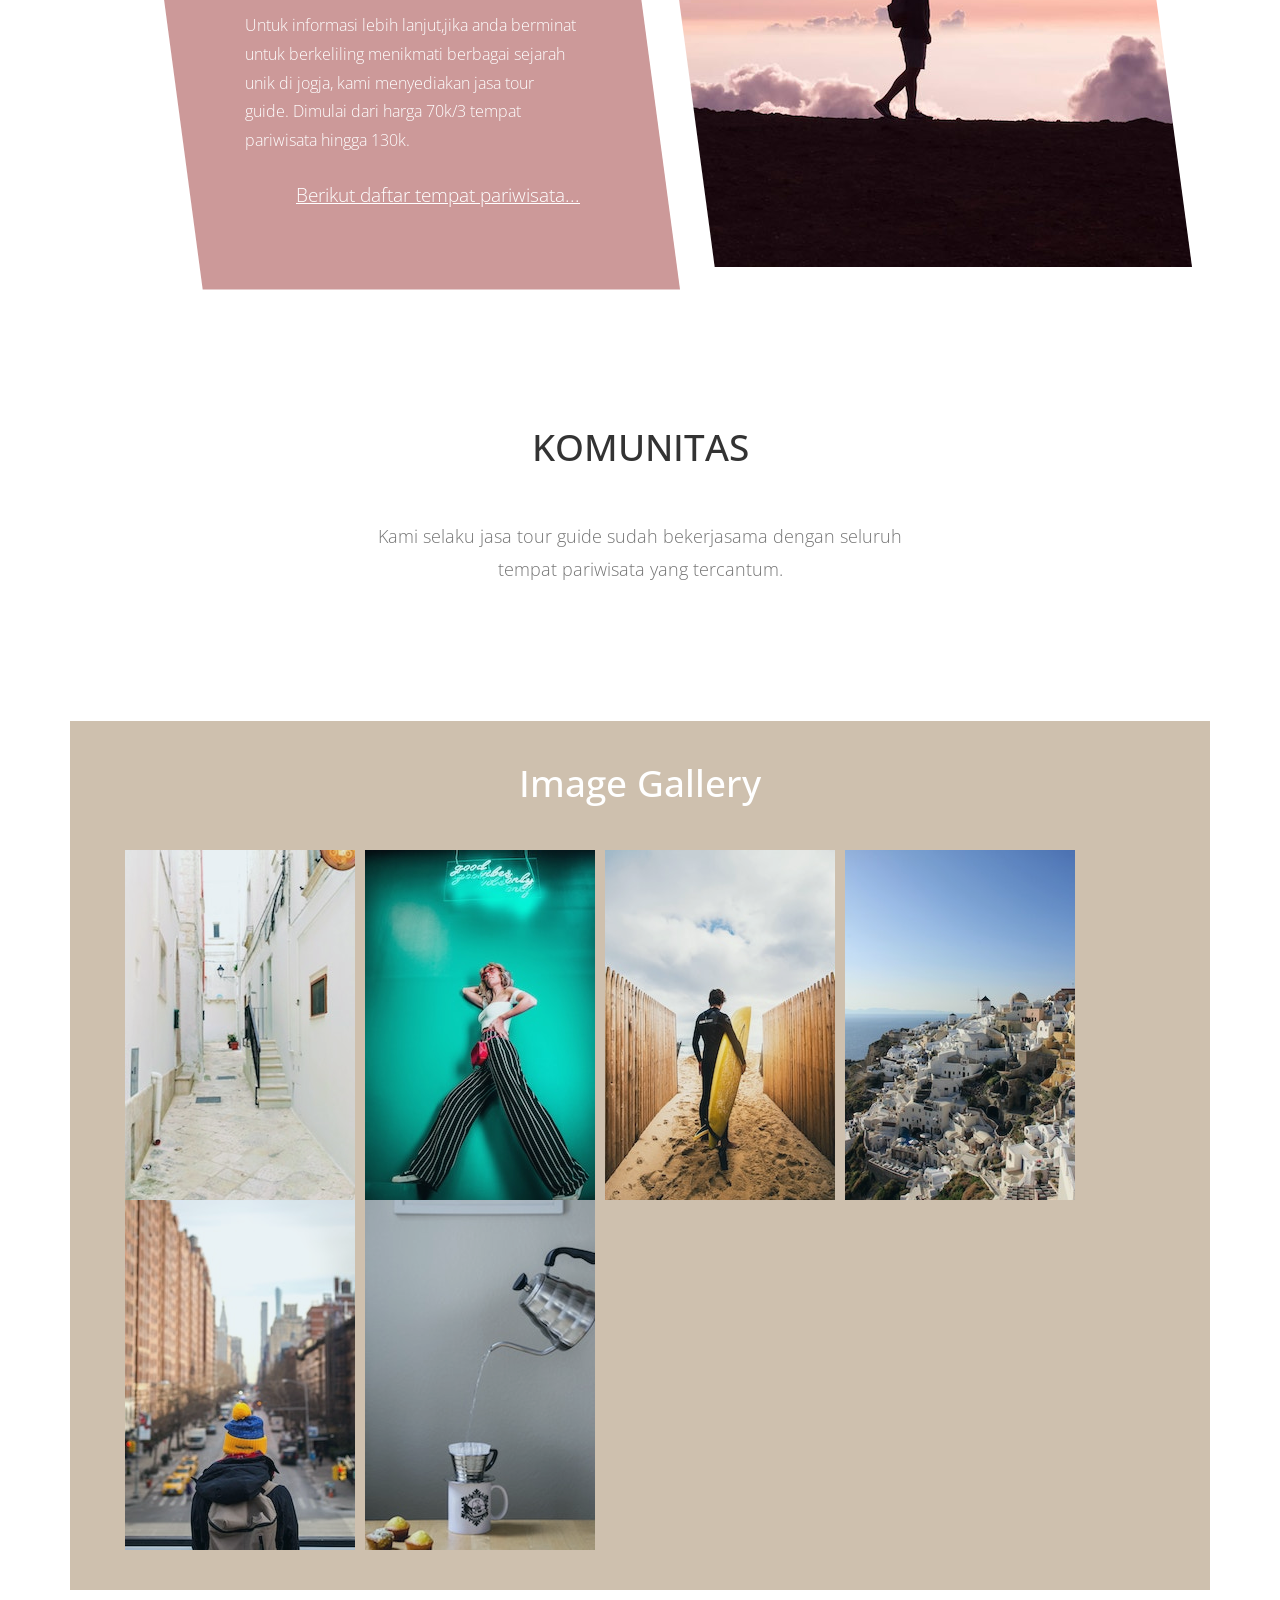
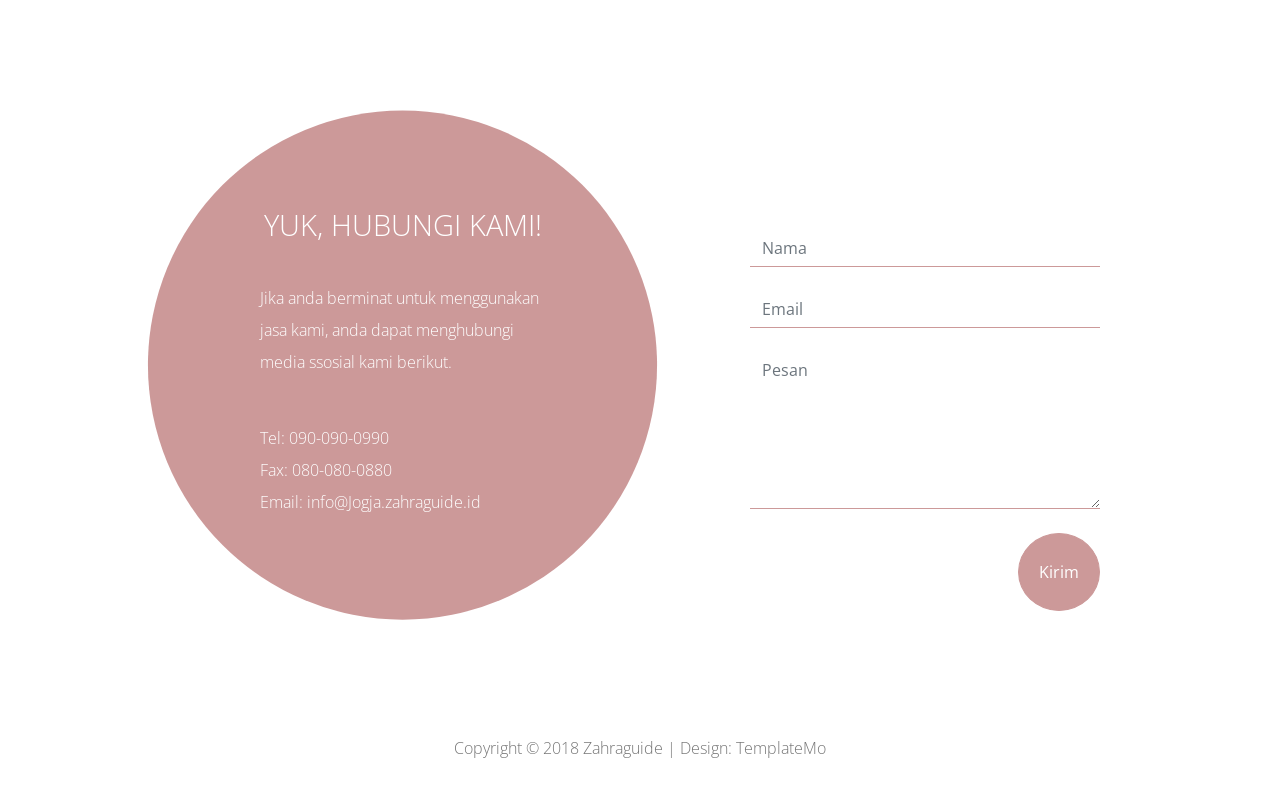
==== commit 8c363ecb: "Update index.html" ====
--- a/index.html
+++ b/index.html
@@ -172,23 +172,23 @@
     <div class="col-md-4">
       <form action="#" method="post" class="tm-contact-form">
         <div class="form-group mb-4">
-          <input type="text" id="contact_name" name="contact_name" class="form-control" placeholder="Name" required/>
+          <input type="text" id="contact_name" name="contact_name" class="form-control" placeholder="Nama" required/>
         </div>
         <div class="form-group mb-4">
           <input type="email" id="contact_email" name="contact_email" class="form-control" placeholder="Email" required/>
         </div>
         <div class="form-group mb-4">
-          <textarea rows="6" id="contact_message" name="contact_message" class="form-control" placeholder="Message" required></textarea>
+          <textarea rows="6" id="contact_message" name="contact_message" class="form-control" placeholder="Pesan" required></textarea>
         </div>
         <div class="form-group mb-0">
-          <button type="submit" class="btn btn-primary tm-btn-round tm-fl-right">Send</button>
+          <button type="submit" class="btn btn-primary tm-btn-round tm-fl-right">Kirim</button>
         </div>
       </form>
     </div>
   </section>
 
   <footer class="pt-4 pb-4">
-    <p class="text-center tm-text-light-dark">Copyright &copy; 2018 Company Name 
+    <p class="text-center tm-text-light-dark">Copyright &copy; 2018 Zahraguide
     
     | Design: <a rel="nofollow" href="http://templatemo.com" class="tm-text-light-dark">TemplateMo</a></p>
   </footer>
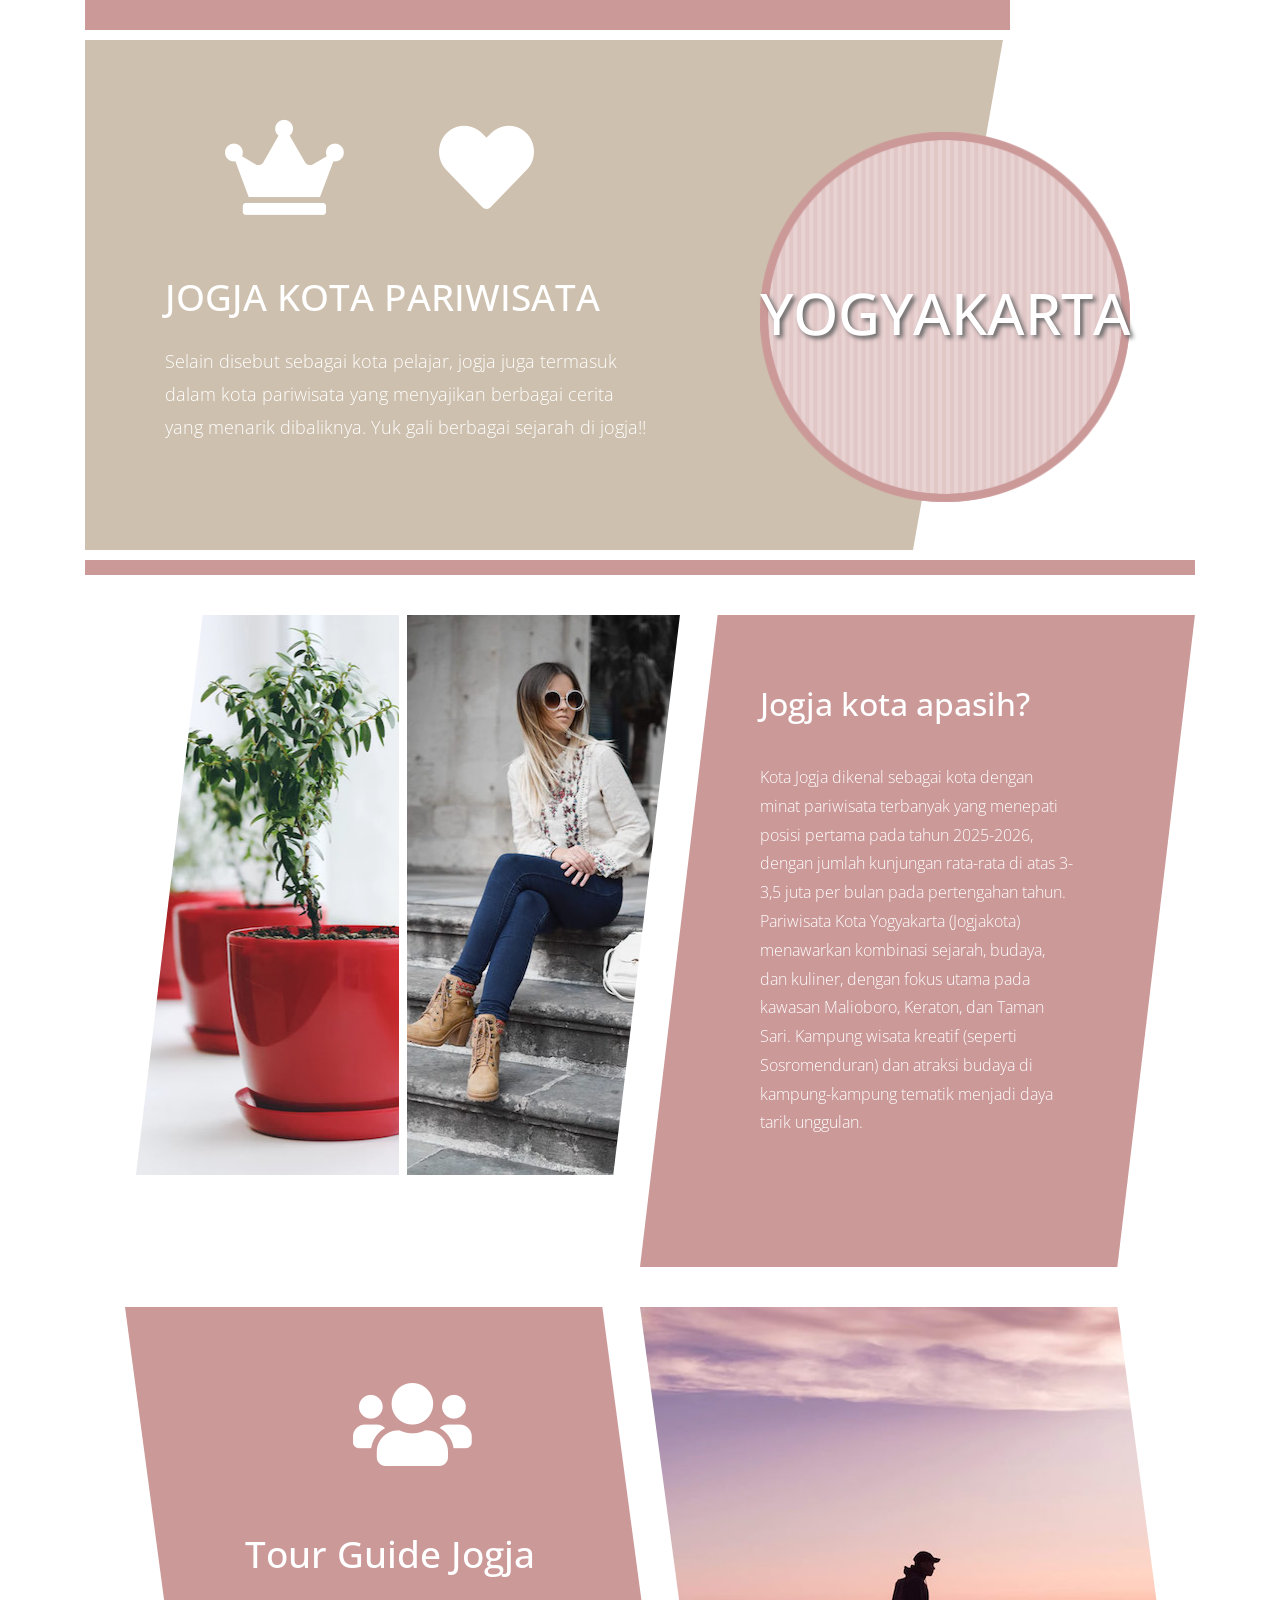
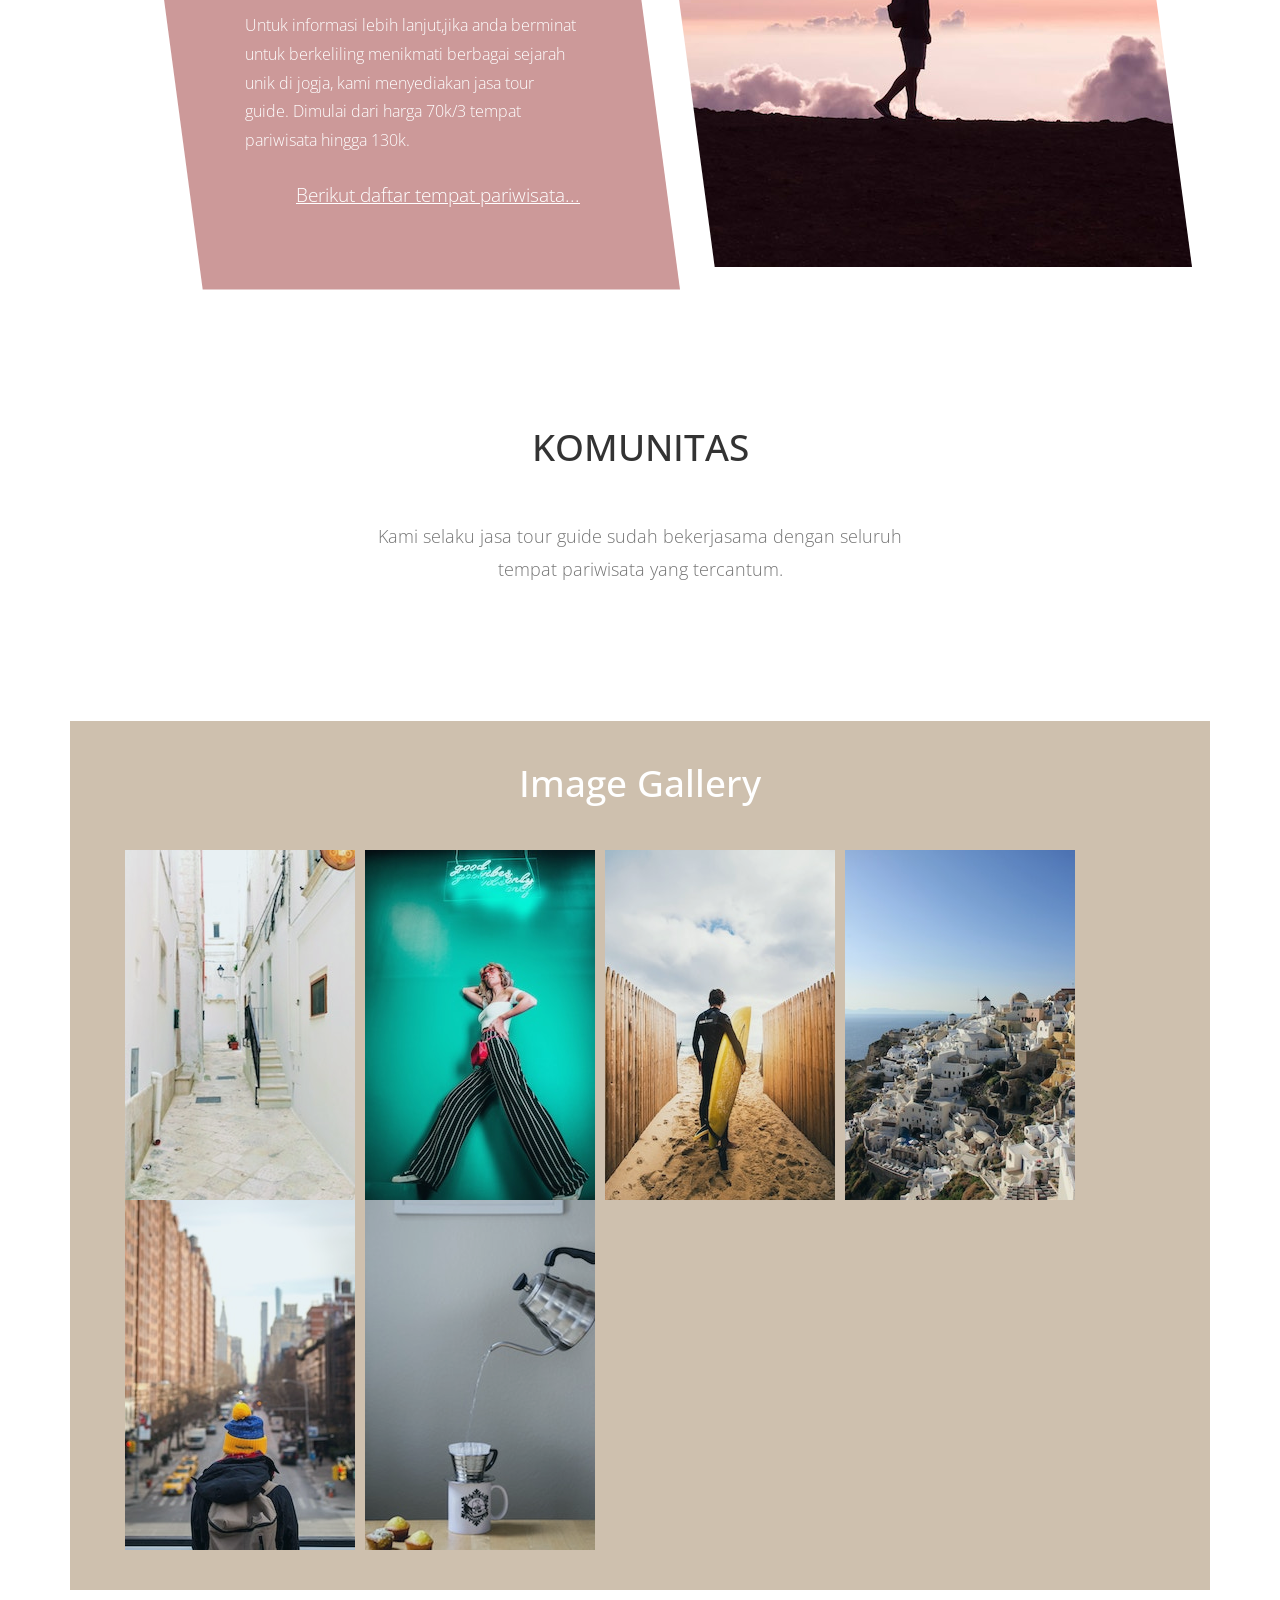
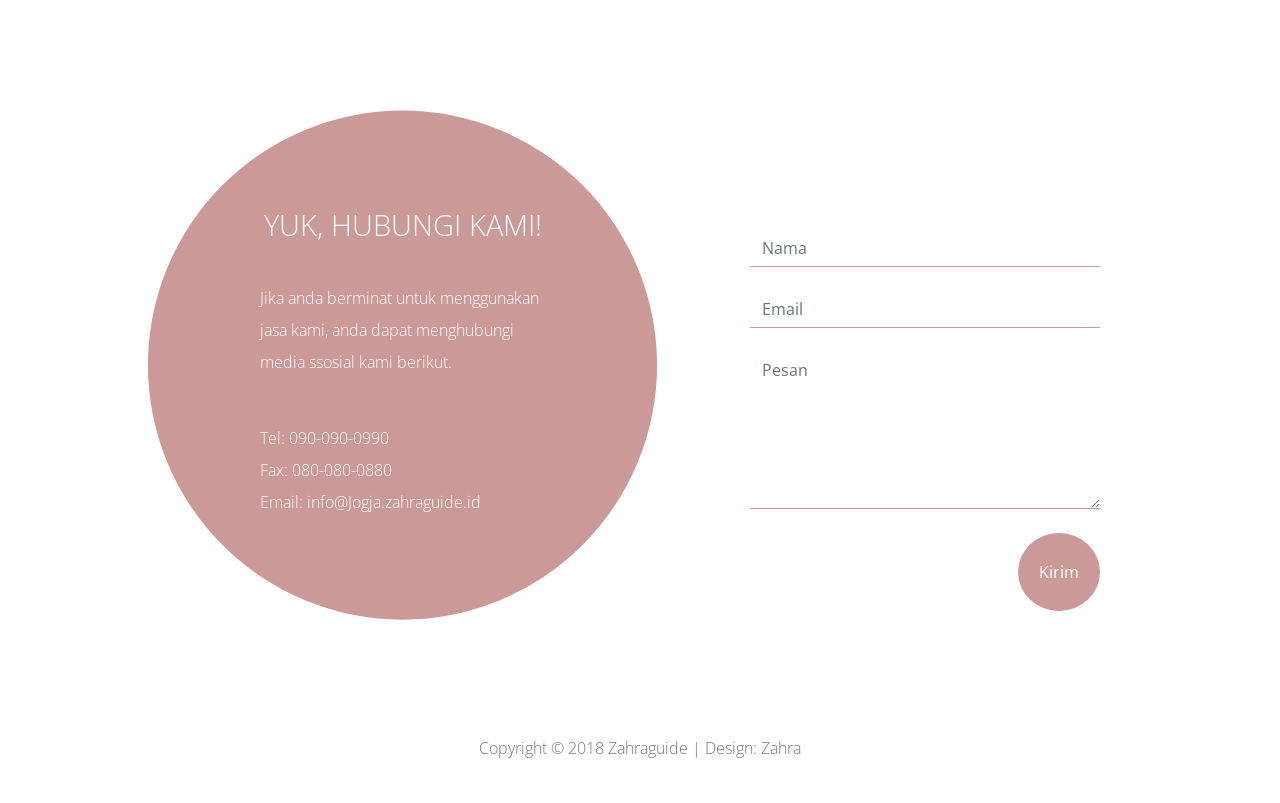
==== commit ad69df4e: "Update index.html" ====
--- a/index.html
+++ b/index.html
@@ -190,7 +190,7 @@
   <footer class="pt-4 pb-4">
     <p class="text-center tm-text-light-dark">Copyright &copy; 2018 Zahraguide
     
-    | Design: <a rel="nofollow" href="http://templatemo.com" class="tm-text-light-dark">TemplateMo</a></p>
+    | Design: <a rel="nofollow" href="http://templatemo.com" class="tm-text-light-dark">Zahra</a></p>
   </footer>
 
 </div> <!-- container -->
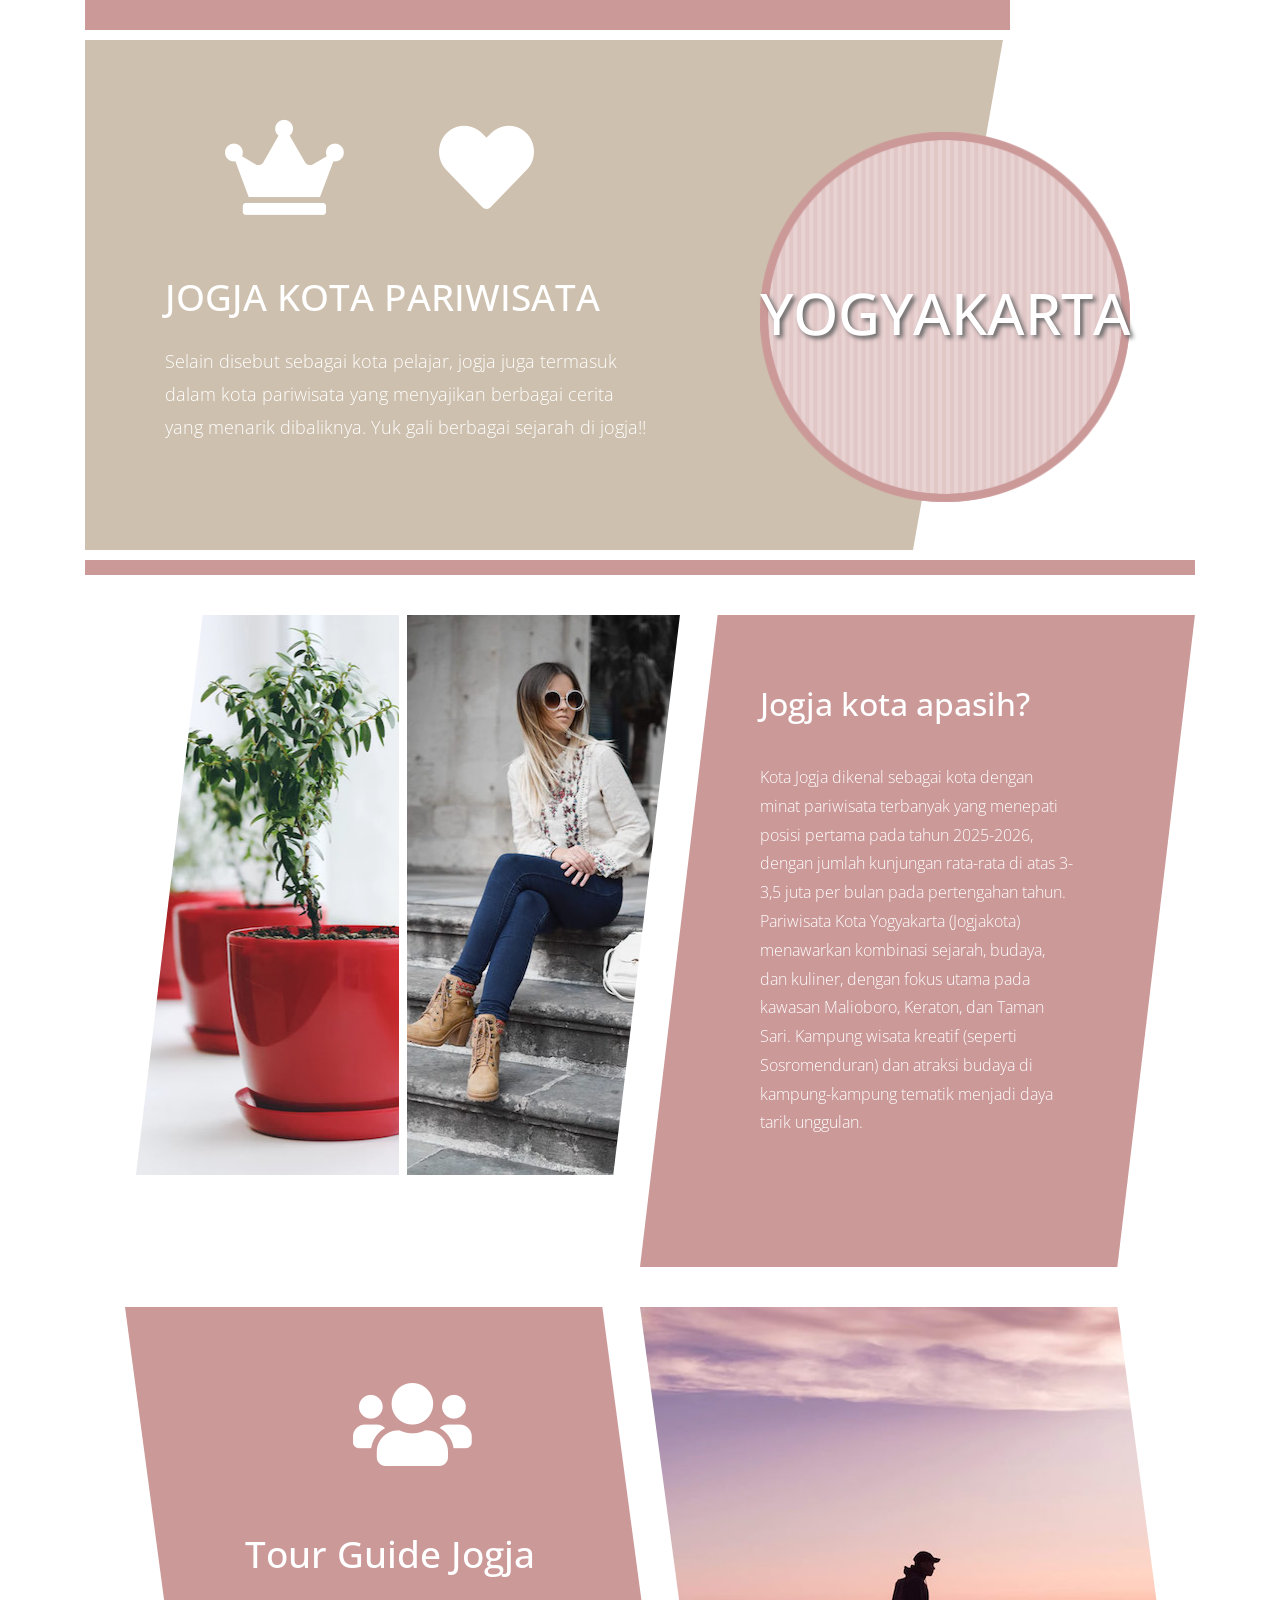
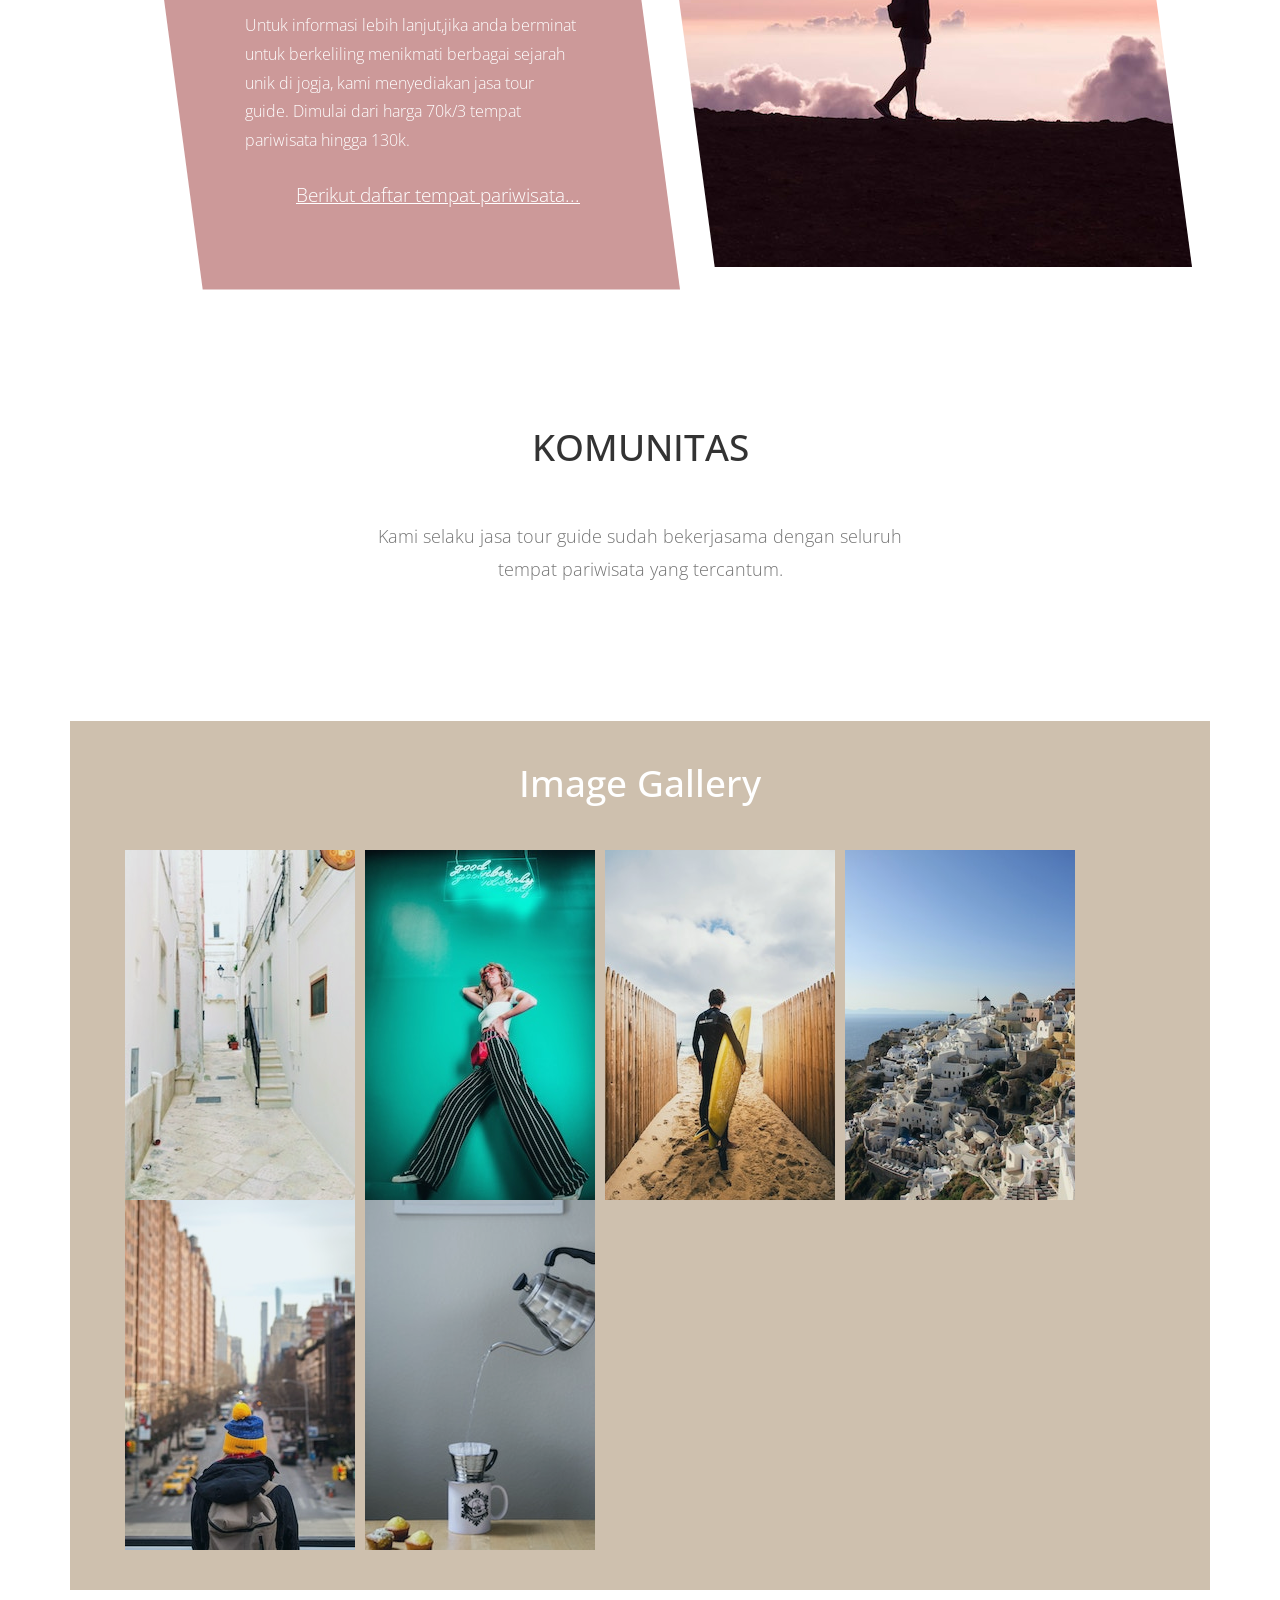
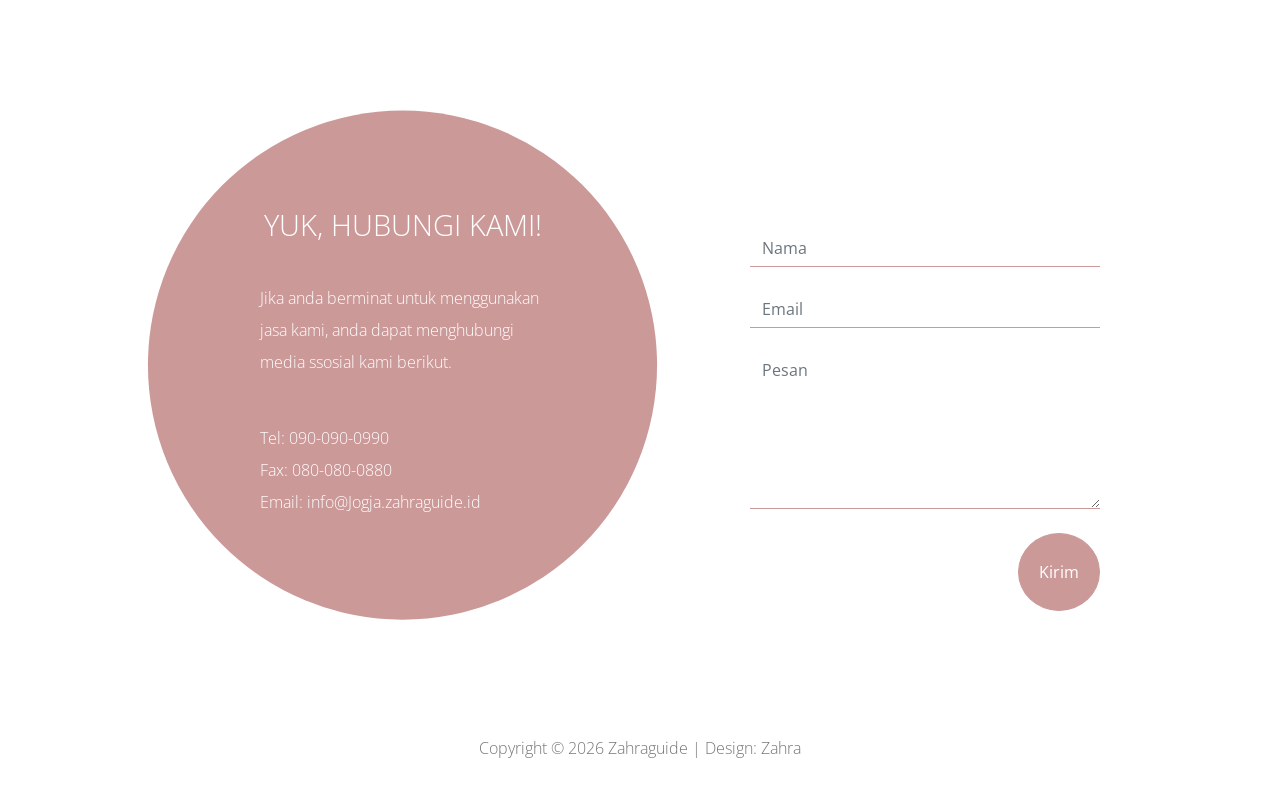
==== commit 86018e60: "Update index.html" ====
--- a/index.html
+++ b/index.html
@@ -188,7 +188,7 @@
   </section>
 
   <footer class="pt-4 pb-4">
-    <p class="text-center tm-text-light-dark">Copyright &copy; 2018 Zahraguide
+    <p class="text-center tm-text-light-dark">Copyright &copy; 2026 Zahraguide
     
     | Design: <a rel="nofollow" href="http://templatemo.com" class="tm-text-light-dark">Zahra</a></p>
   </footer>
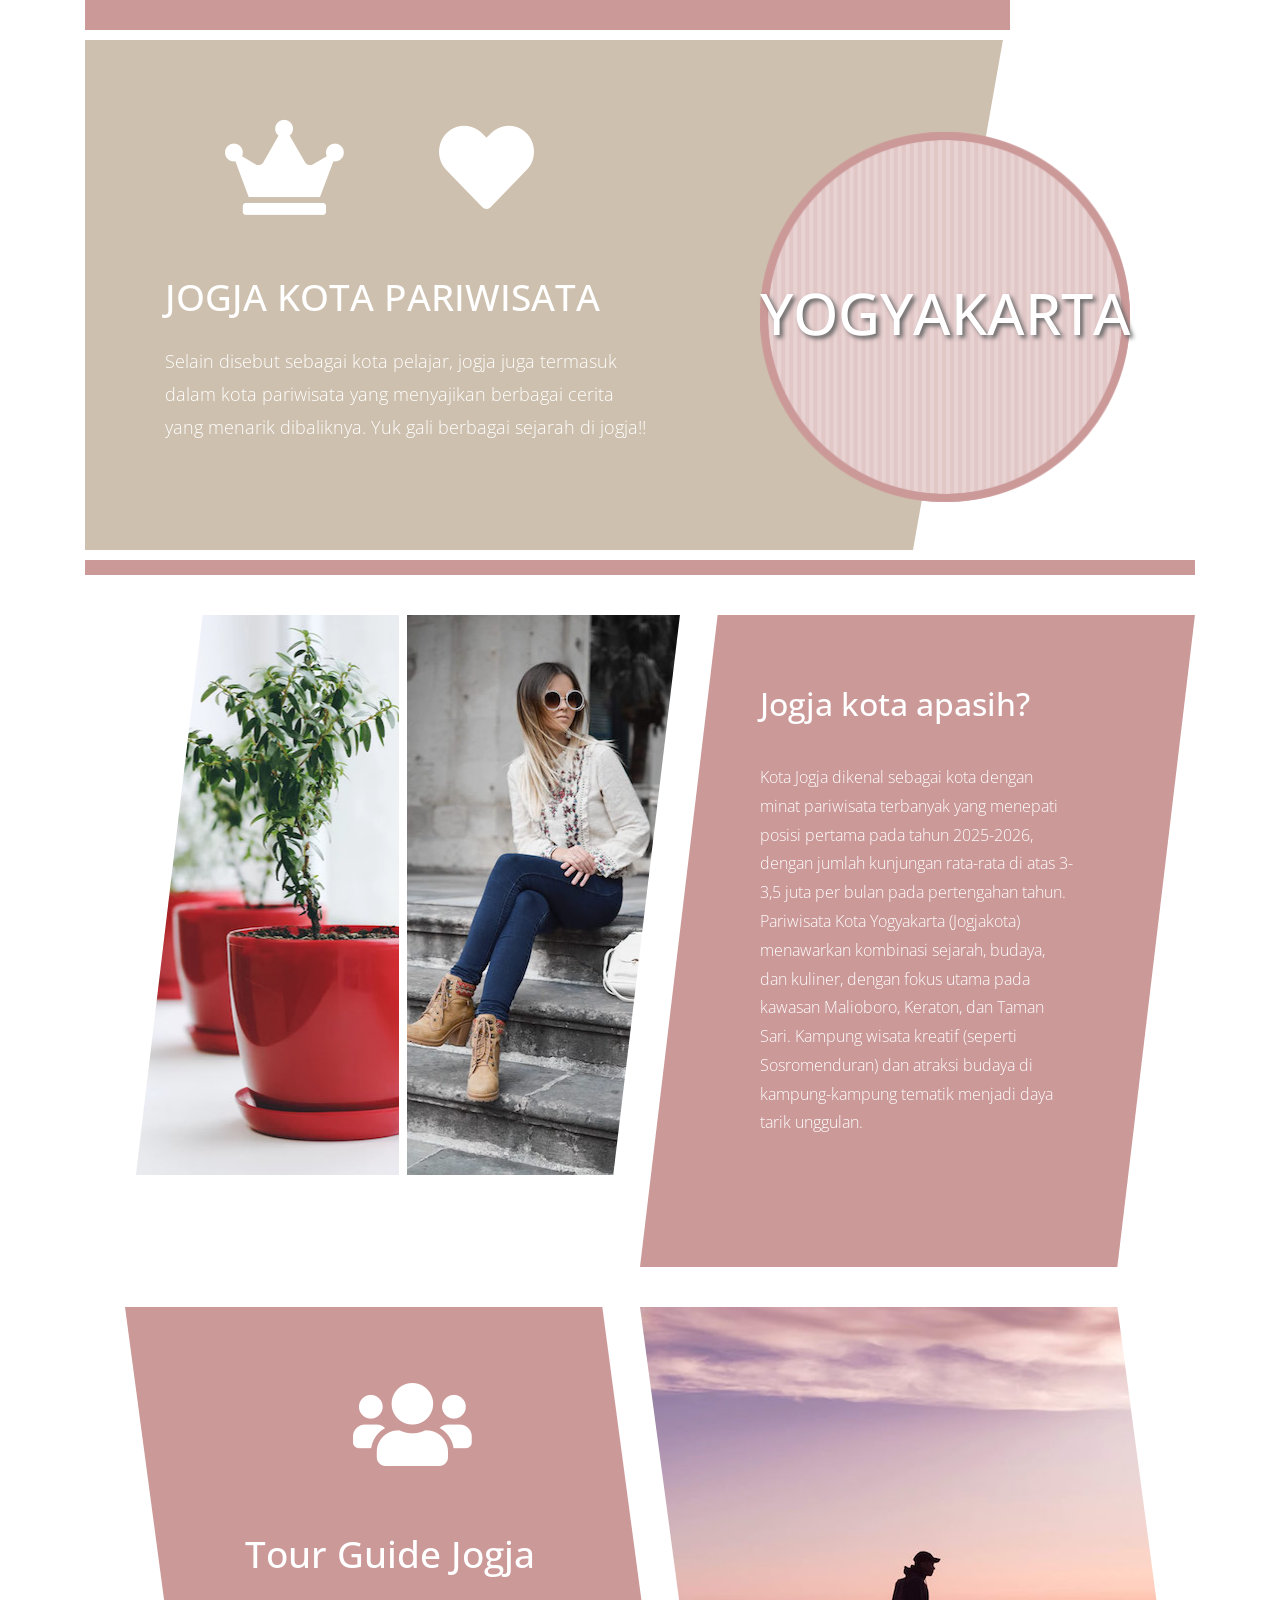
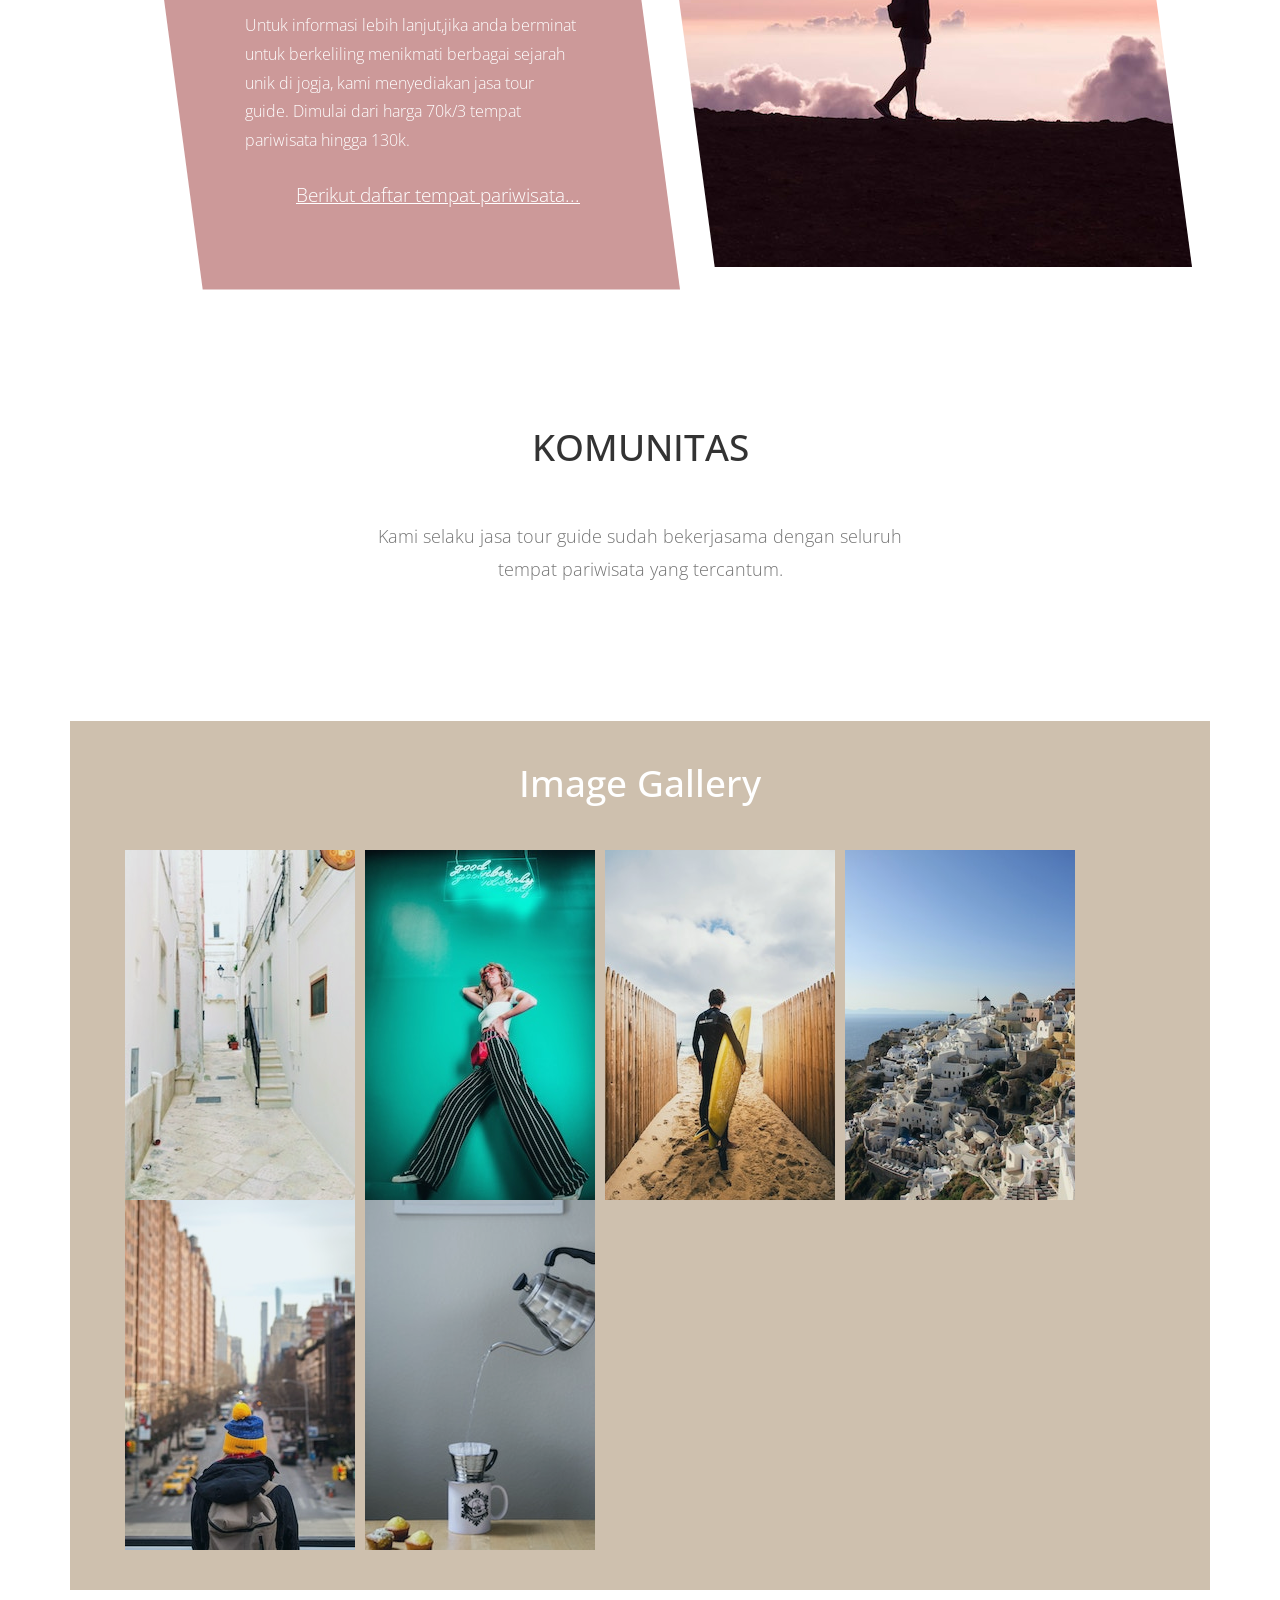
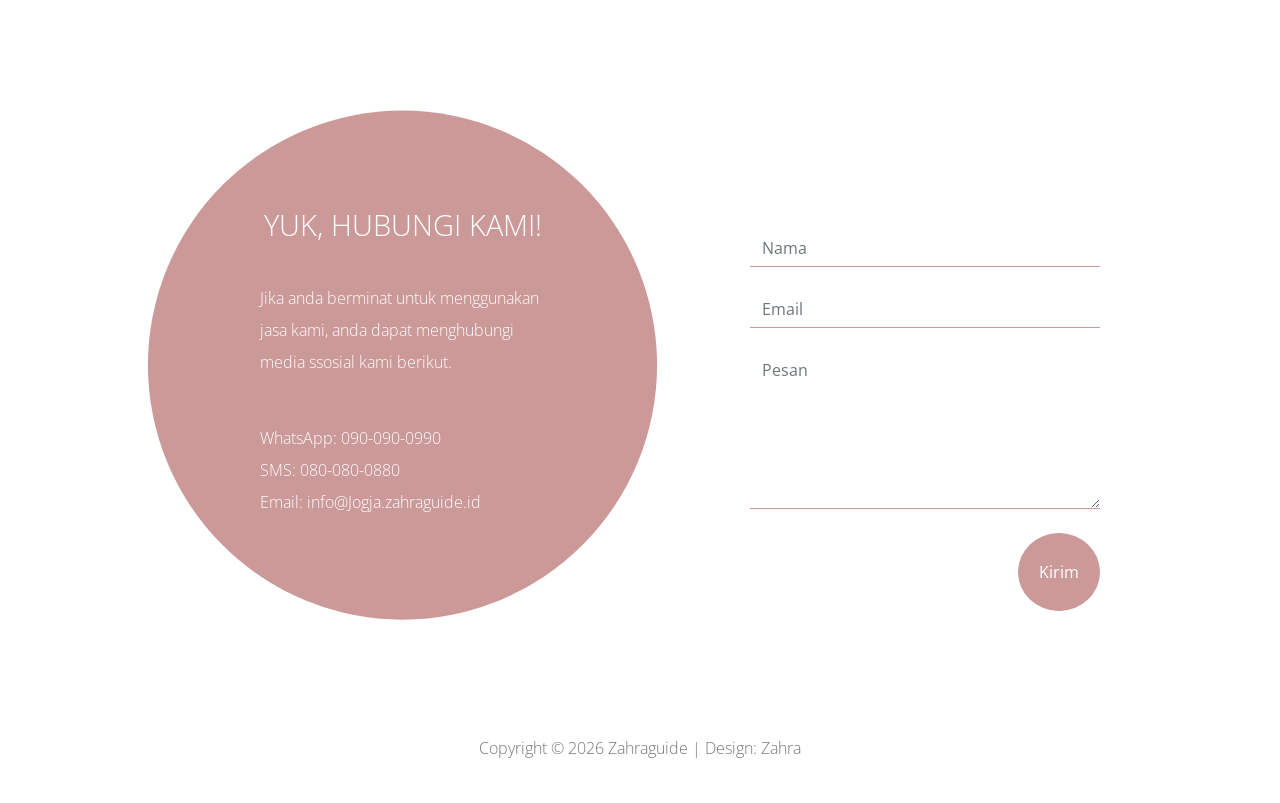
==== commit 4b03bfff: "Update index.html" ====
--- a/index.html
+++ b/index.html
@@ -158,10 +158,10 @@
           <h2 class="text-center tm-mb-40 tm-contact-header">YUK, HUBUNGI KAMI!</h2>
           <p class="tm-line-height-2 mb-5">Jika anda berminat untuk menggunakan jasa kami, anda dapat menghubungi media ssosial kami berikut.</p>
           <div class="mb-2 tm-font-normal">
-            Tel: <a href="tel:0900900990" class="mt-5 tm-contact-link">090-090-0990</a>
+            WhatsApp: <a href="tel:0900900990" class="mt-5 tm-contact-link">090-090-0990</a>
           </div>
           <div class="mb-2 tm-font-normal">
-            Fax: <a href="tel:0800800880" class="tm-contact-link">080-080-0880</a>
+            SMS: <a href="tel:0800800880" class="tm-contact-link">080-080-0880</a>
           </div>
           <div class="mb-2 tm-font-normal">
             Email: <a href="mailto:info@company.com" class="tm-contact-link">info@Jogja.zahraguide.id</a>
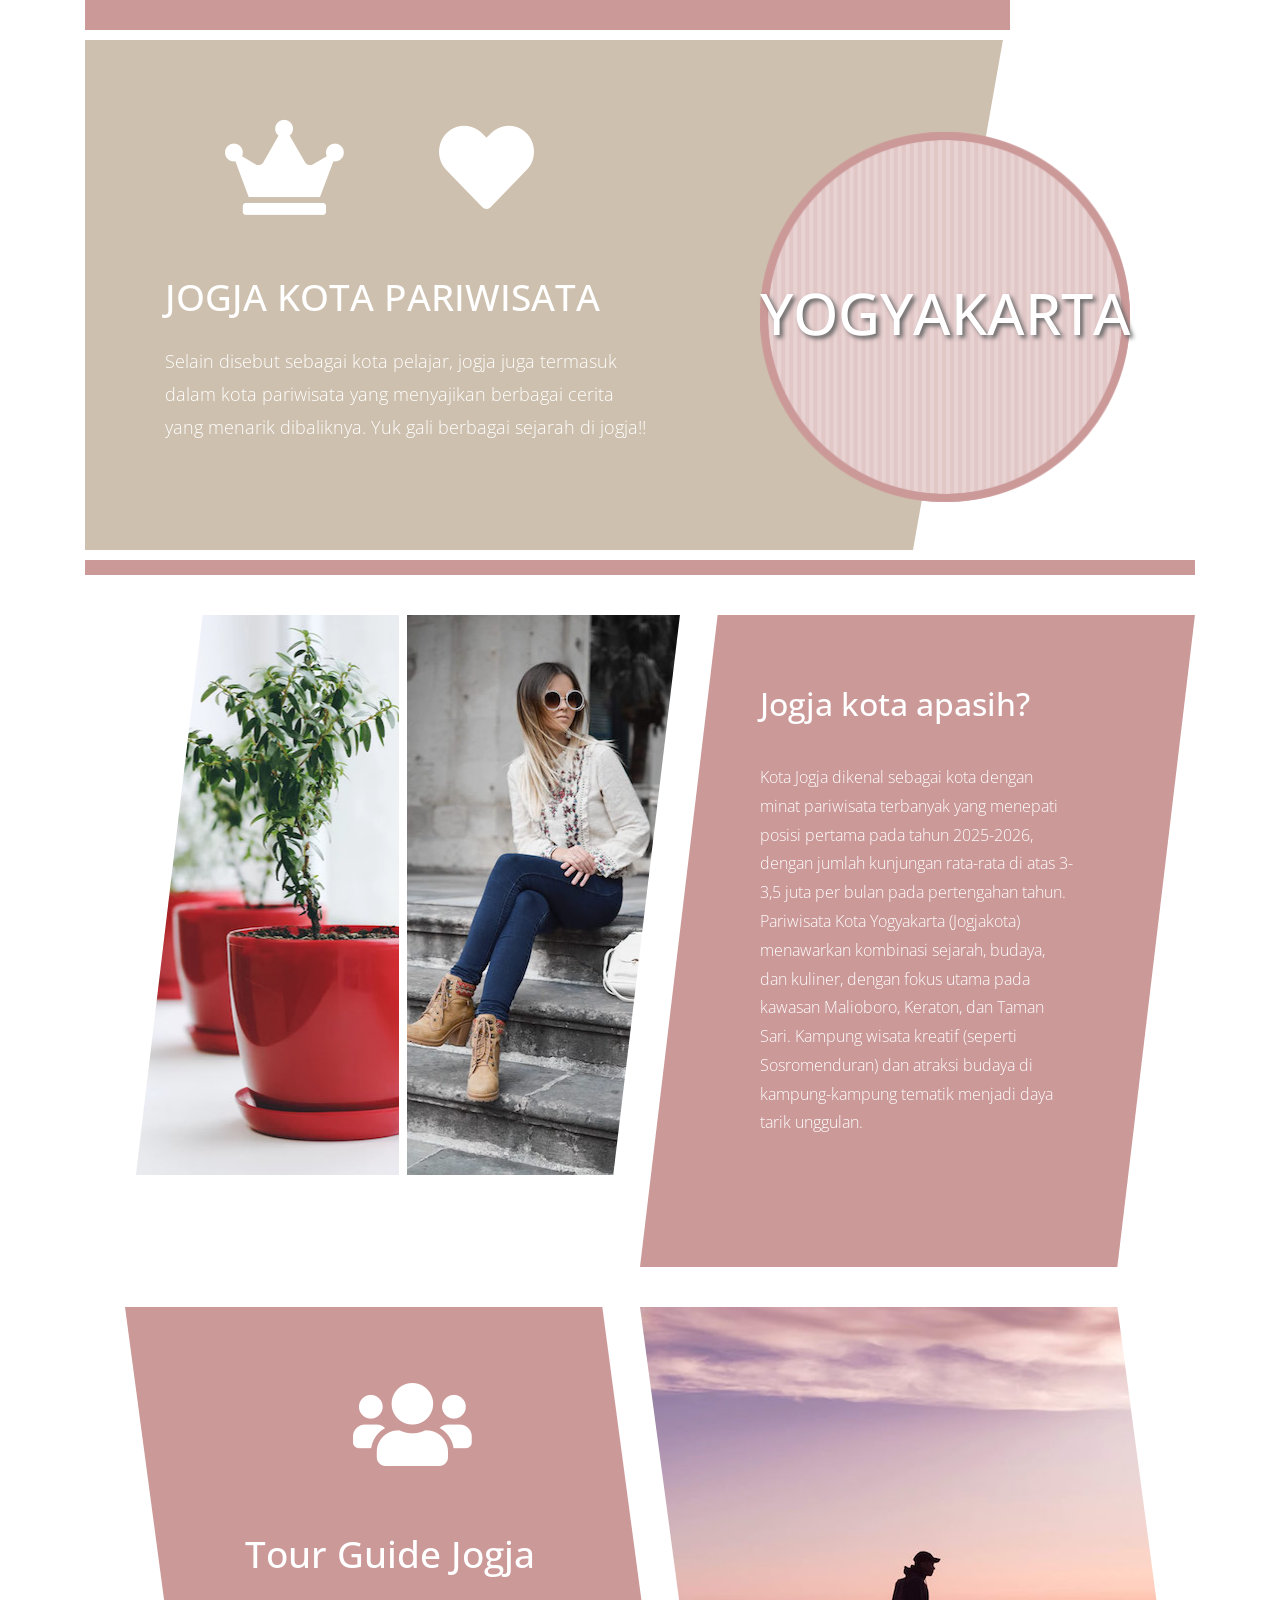
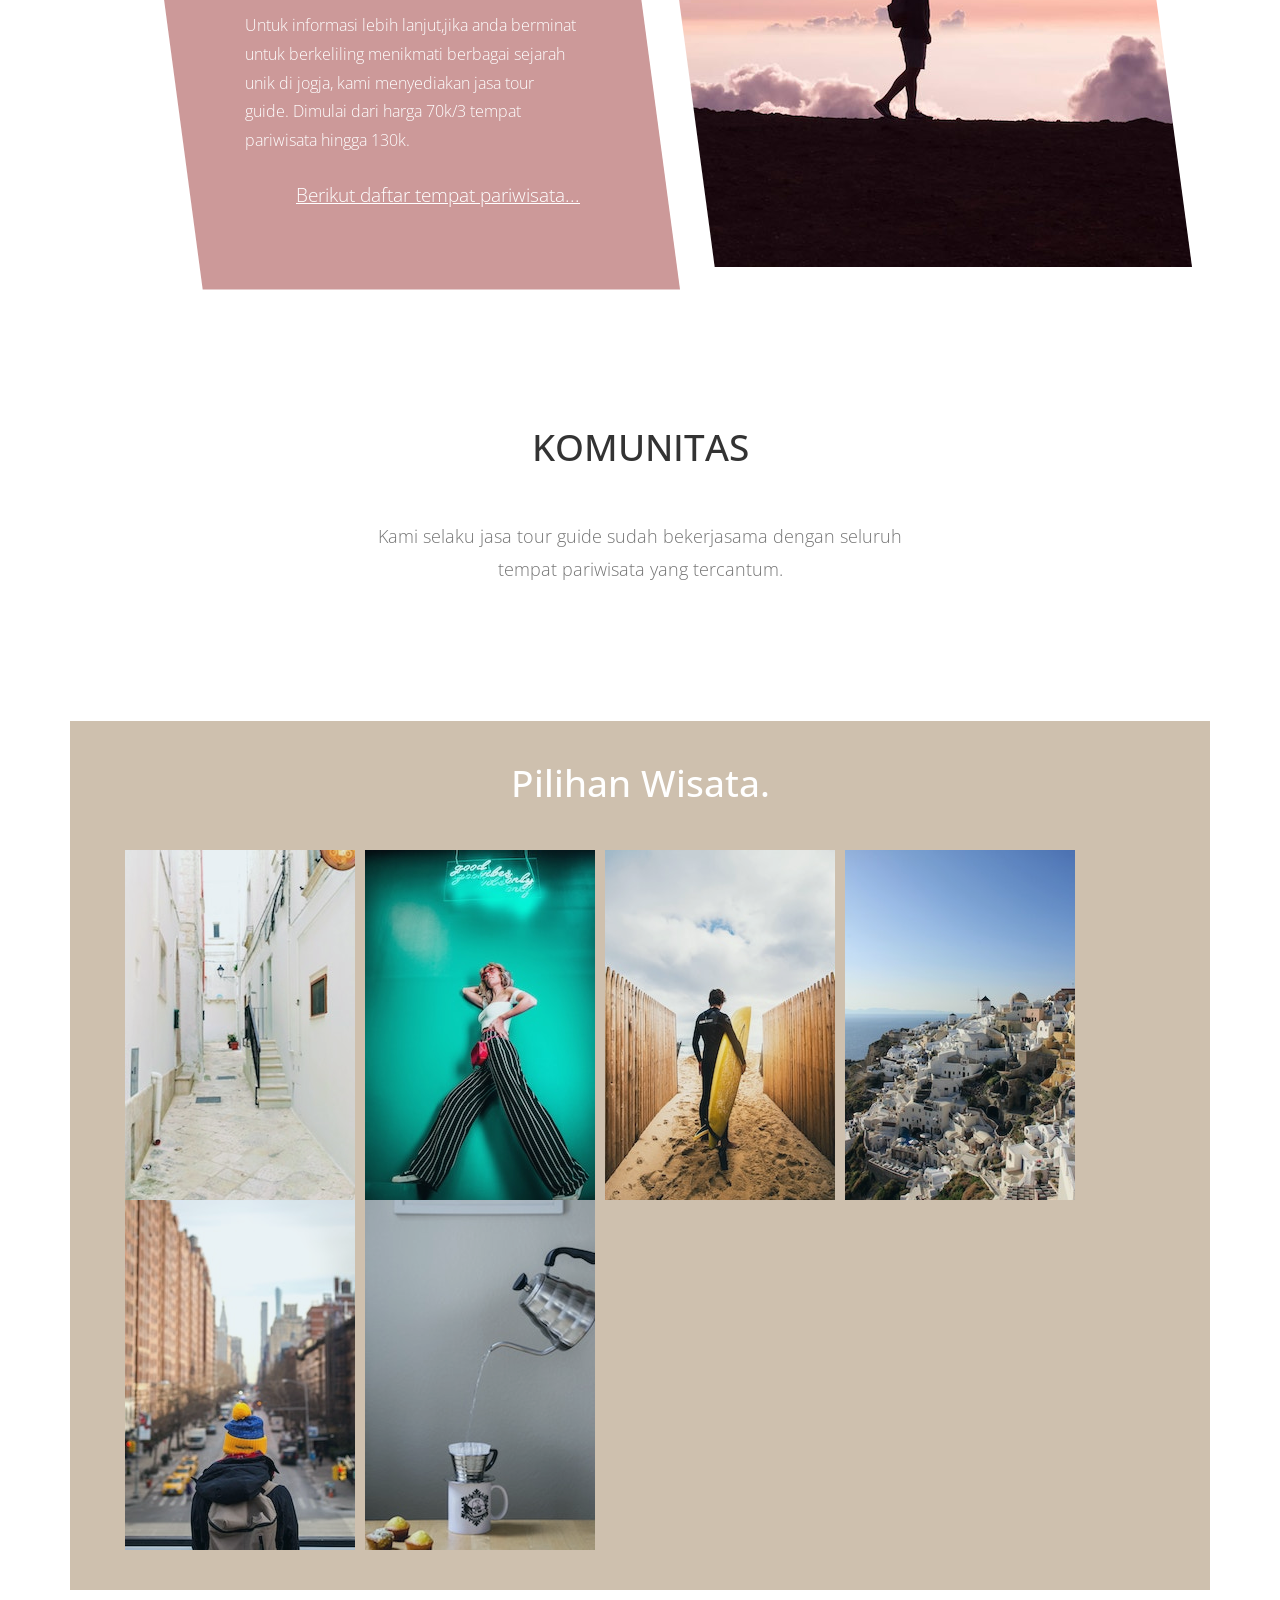
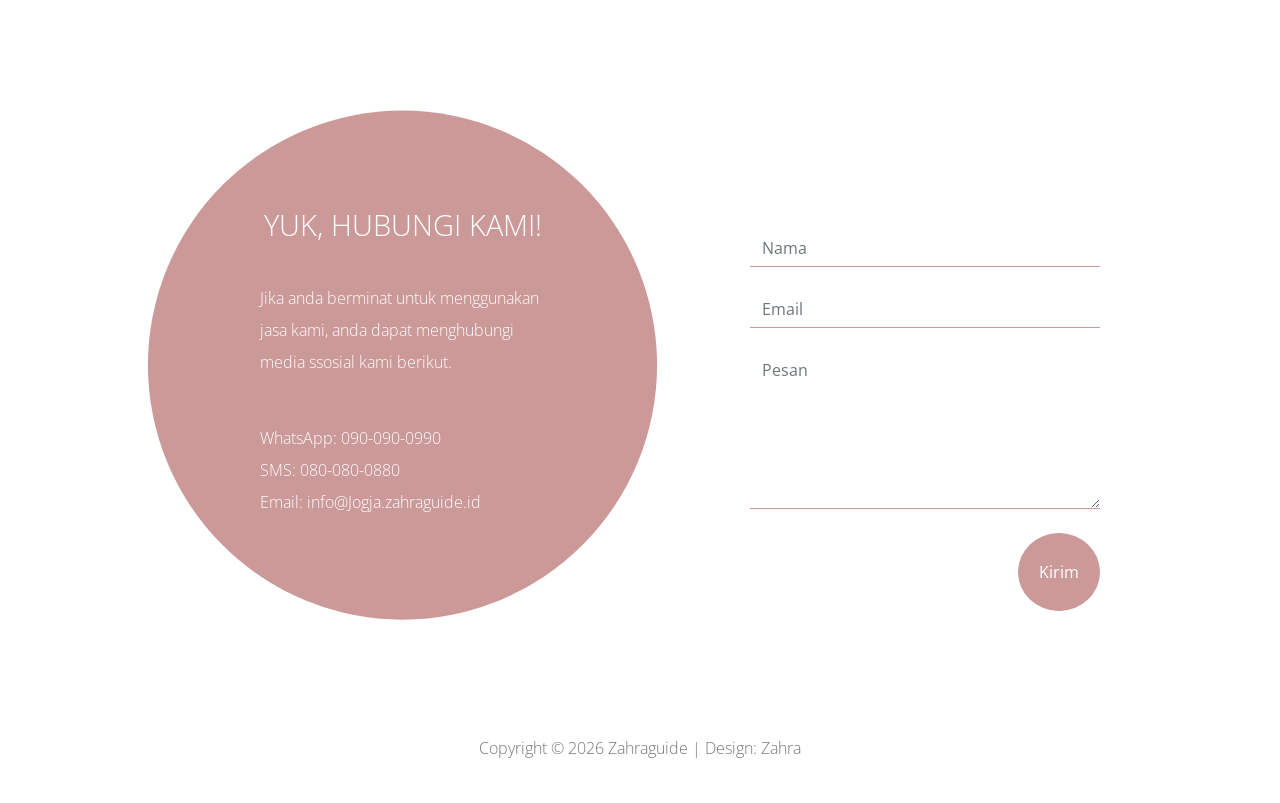
==== commit 66769eb3: "Update index.html" ====
--- a/index.html
+++ b/index.html
@@ -109,7 +109,7 @@
 
   <section class="row tm-section-pb">
     <div class="col-md-12 tm-bg-accent tm-gallery-pad tm-gallery-container mx-auto">
-      <h2 class="text-center tm-mb-45">Image Gallery</h2>
+      <h2 class="text-center tm-mb-45">Pilihan Wisata.</h2>
       <div class="grid tm-gallery">
         <figure class="effect-lexi tm-gallery-item">
           <img src="img/img-01.jpg" alt="Image" class="">
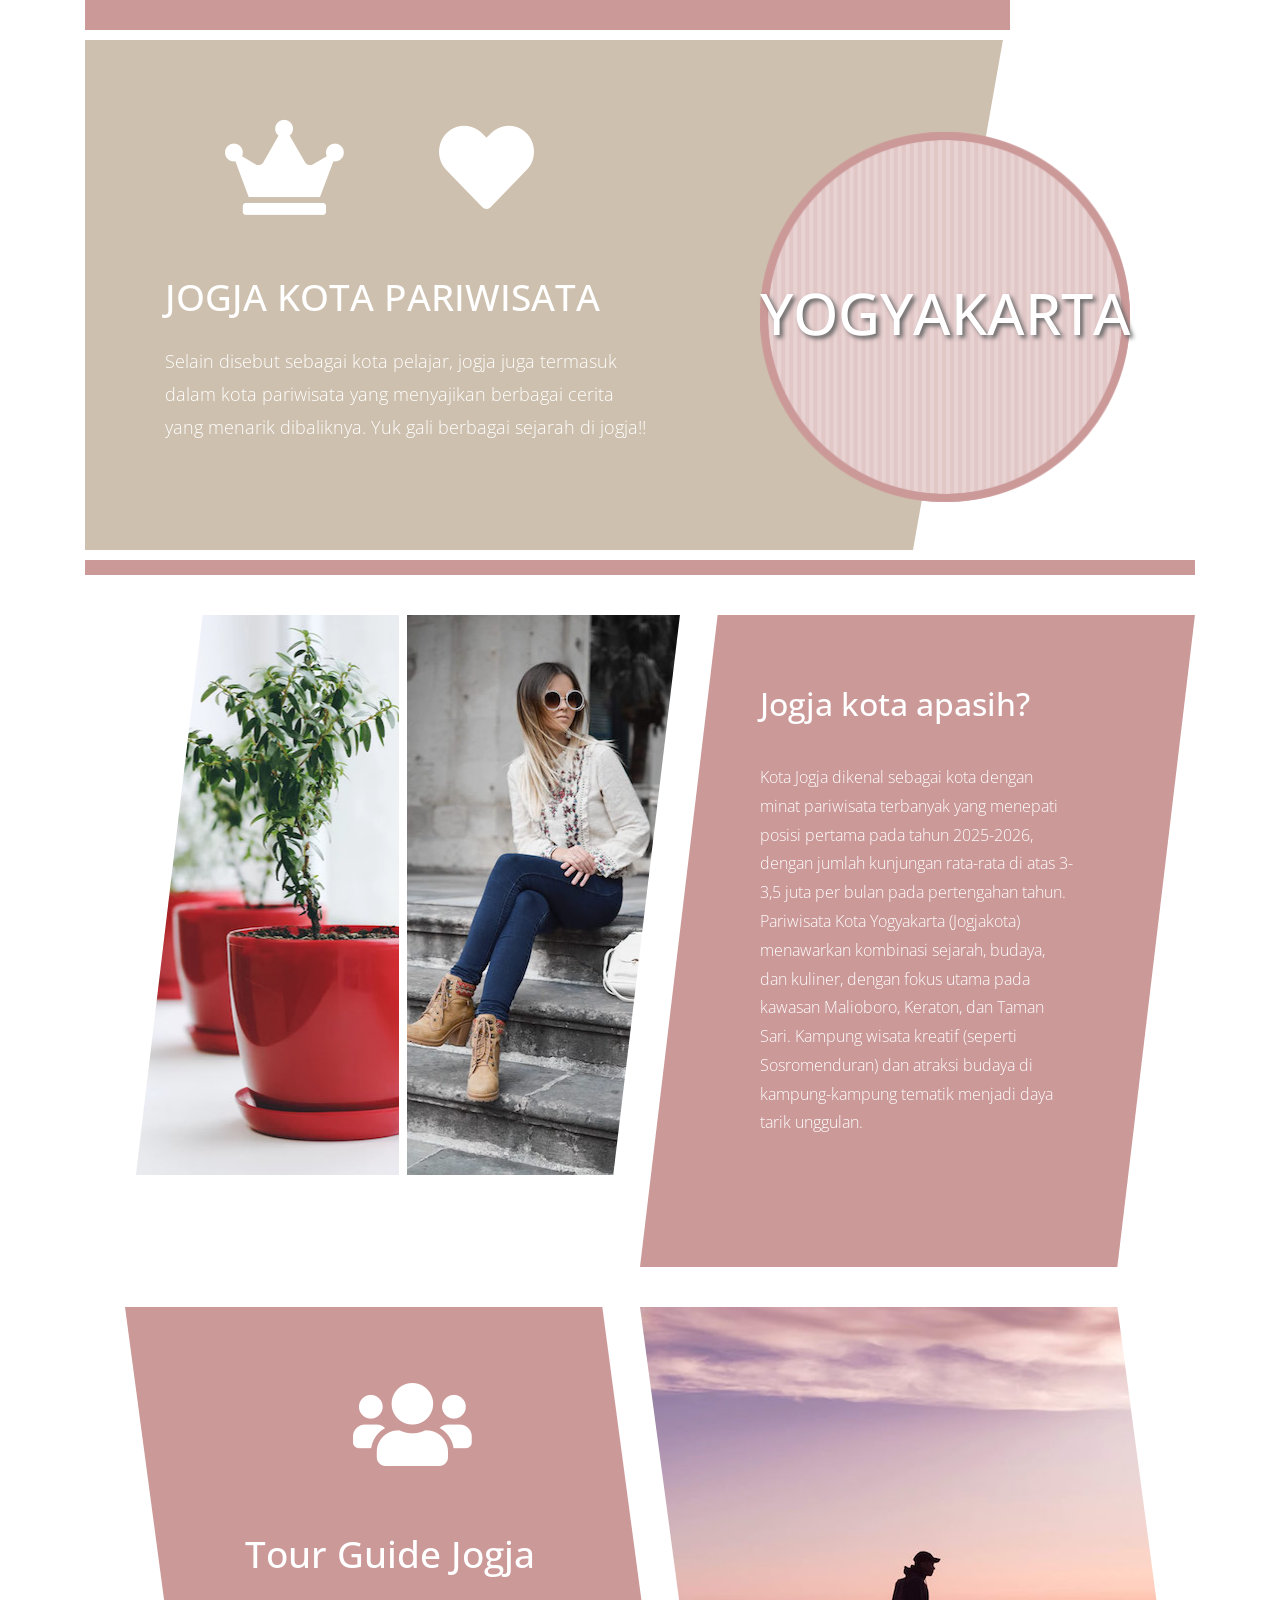
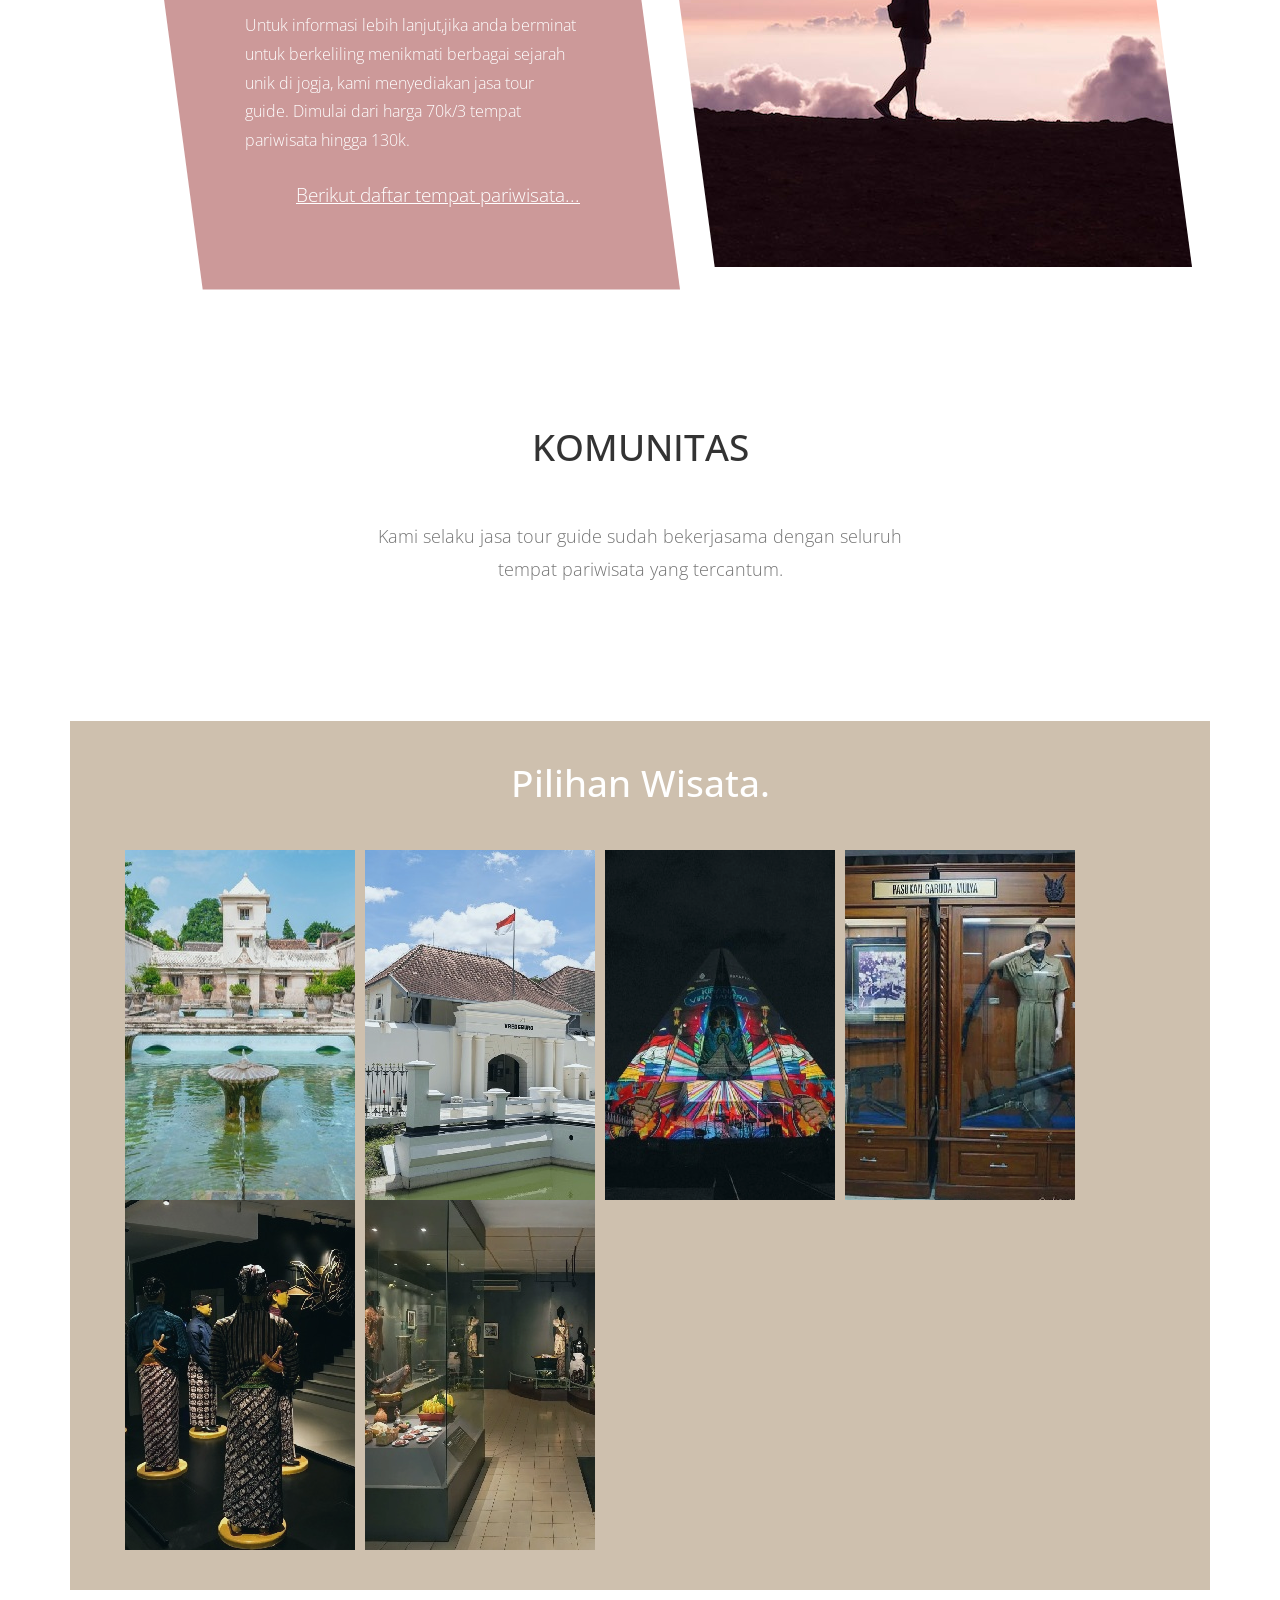
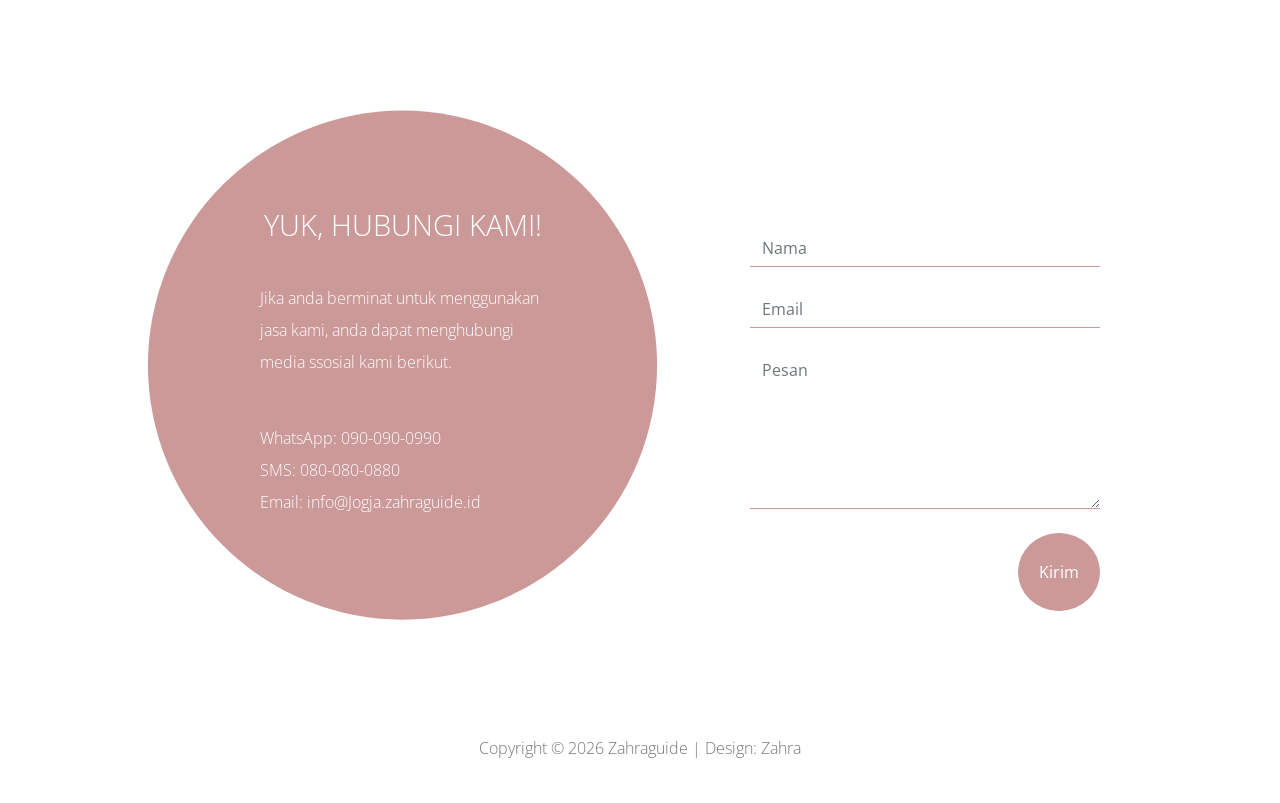
==== commit 85b4cefe: "Update index.html" ====
--- a/index.html
+++ b/index.html
@@ -237,5 +237,10 @@
        </form>
 
 </script src="js/login.js"></script>
+</footer>
+<script src="templatemo-maison-doree.js"></script>
+  <script src="login/js/welcome.js"></script>
 </body>
 </html>
+
+
